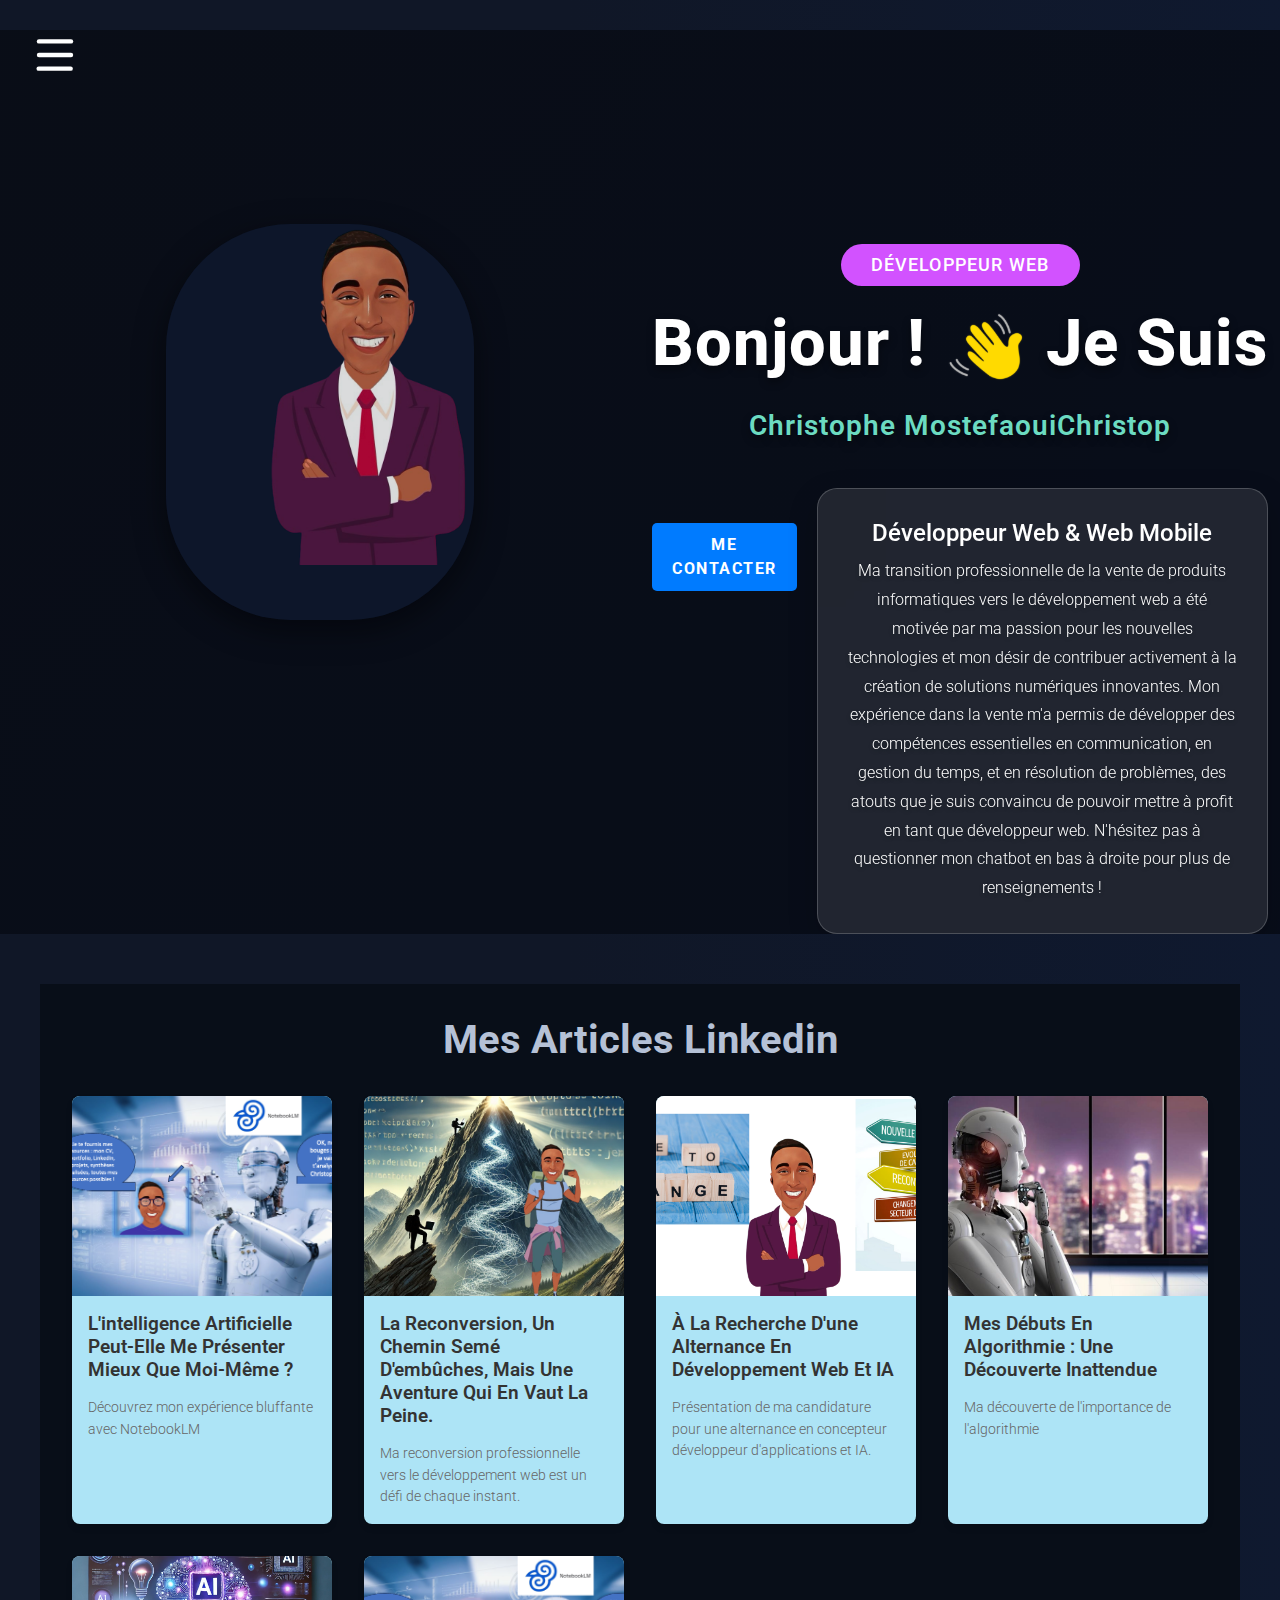
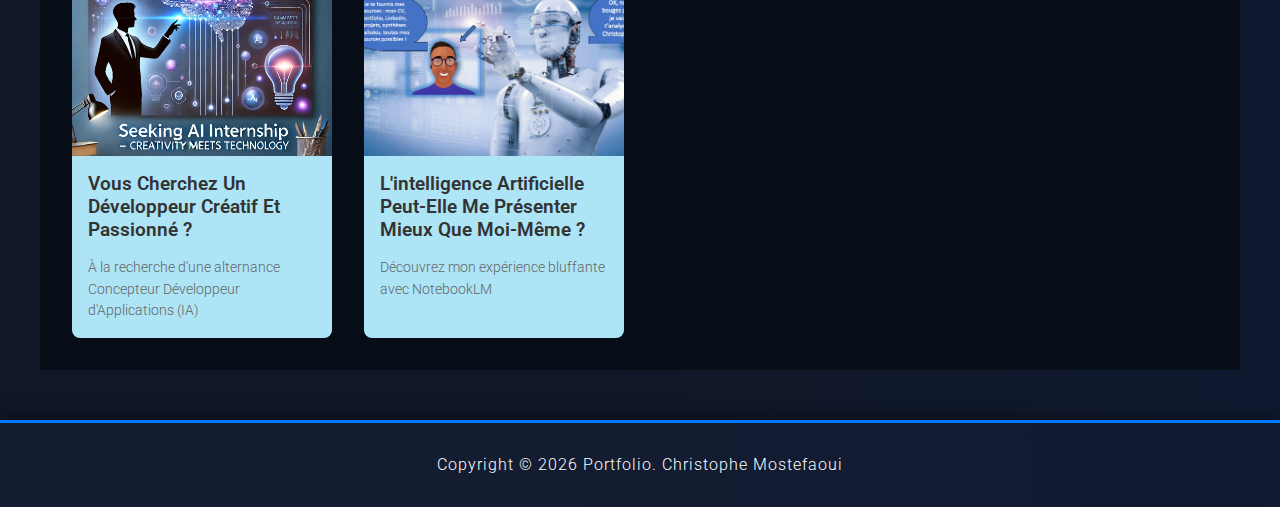
==== index.html @ 012318b4 "add linkedin article" ====
<!DOCTYPE html>
<html lang="fr">
  <head>
    <meta charset="utf-8" />
    <meta
      name="viewport"
      content="width=device-width, initial-scale=1, shrink-to-fit=no"
    />
    <link rel="stylesheet" href="assets/css/bootstrap.min.css" />
    <link rel="stylesheet" href="assets/css/swiper-bundle.css" />
    <link
      rel="shortcut icon"
      type="image/ico"
      href="assets/images/favicon.png"
    />
    <link rel="stylesheet" href="assets/css/style.css" />
    <link rel="stylesheet" href="assets/css/responsive.css" />
    <link
      href="https://fonts.googleapis.com/css2?family=Roboto:wght@400;700&display=swap"
      rel="stylesheet"
    />
    <title>Portfolio Christophe Mostefaoui</title>
    <meta
      name="description"
      content="Portfolio des projets de Christophe Mostefaoui, développeur web. Découvrez mes projets et compétences."
    />
    <meta
      name="keywords"
      content="Christophe Mostefaoui, krismos, développeur web, portfolio, projets, compétences, front-end, back-end, Symfony,"
    />
  </head>
  <body>
    <div class="cv_main_wrapper">
      <!-- Loader Start -->
      <div class="loader">
        <div class="spinner">
          <img src="assets/images/loader.gif" alt="loader" class="img-fluid" />
        </div>
      </div>
      <!-- Loader End -->
      <!-- Header Section Start -->
      <div class="cv_header_wrapper">
        <div class="cv_container container-fluid">
          <div class="row">
            <div class="col-12">
              <div class="cv_navbar">
                <a
                  href="javascript:void(0);"
                  class="cv_toggle_btn cv_toggle_btn_mobile"
                  onclick="toggleMenu()"
                >
                  <!-- SVG du menu burger -->
                  <svg
                    class="ham hamRotate ham7"
                    viewBox="0 0 100 100"
                    width="80"
                  >
                    <path
                      class="line top"
                      d="m 70,33 h -40 c 0,0 -6,1.368796 -6,8.5 0,7.131204 6,8.5013 6,8.5013 l 20,-0.0013"
                    ></path>
                    <path class="line middle" d="m 70,50 h -40"></path>
                    <path
                      class="line bottom"
                      d="m 69.575405,67.073826 h -40 c -5.592752,0 -6.873604,-9.348582 1.371031,-9.348582 8.244634,0 19.053564,21.797129 19.053564,12.274756 l 0,-40"
                    ></path>
                  </svg>
                </a>
                <!-- Navbar Start -->
                <div class="cv_header_menu">
                  <div class="cv_menus_wrapper">
                    <ul class="cv_menus">
                      <li>
                        <a class="active" href="index.html" title="Accueil"
                          >Accueil</a
                        >
                      </li>
                      <li>
                        <a href="about.html" title="À propos de moi"
                          >À propos de moi</a
                        >
                      </li>
                      <li>
                        <a href="portfolio.html" title="Mes projets"
                          >Mes projets</a
                        >
                      </li>
                      <li>
                        <a href="strength.html" title="Compétences"
                          >Compétences</a
                        >
                      </li>
                      <li>
                        <a href="contact.html" title="Contactez-moi"
                          >Contactez-moi</a
                        >
                      </li>
                      <li>
                        <a
                          href="javascript:void(0);"
                          title="L'IA parle de moi !"
                          onclick="window.open('https://www.youtube.com/watch?v=6rEa_1e7qm8&ab_channel=krismosDev', 'popup', 'width=600,height=400'); return false;"
                          style="float: right"
                        >
                          <img
                            src="assets/images/CandidatureVidéo.png"
                            alt="IA Youtube Logo"
                            class="img-fluid"
                            style="
                              width: 150px;
                              height: 60px;
                              margin-right: 15px;
                            "
                          />
                          L'IA parle de moi !
                        </a>
                      </li>
                    </ul>
                    <div class="cv_header_social">
                      <h4>Suivez-moi</h4>
                      <ul>
                        <li>
                          <a href="https://github.com/krismos64"
                            ><img
                              src="assets/images/github-logo.png"
                              alt="GitHub Logo"
                          /></a>
                          <a
                            href="https://www.linkedin.com/in/christophemostefaoui"
                            ><img
                              src="assets/images/in.svg"
                              alt="LinkedIn Logo"
                          /></a>
                        </li>
                      </ul>
                    </div>
                  </div>
                </div>
                <!-- Navbar End -->
              </div>
            </div>
          </div>
        </div>
      </div>
      <!-- Header Section End -->
      <div class="cv_banner_wrapper">
        <div class="cv_container container-fluid">
          <div class="row">
            <div class="col-xl-6">
              <div class="cv_banner_img">
                <img
                  src="assets/images/chris4.jpg"
                  alt="Christophe Mostefaoui - Développeur web"
                  class="img-fluid bnr-boy"
                />
              </div>
            </div>
            <div class="col-xl-6">
              <div class="cv_banner_text">
                <h5>Développeur web</h5>
                <h1>
                  Bonjour !
                  <span
                    ><img
                      src="assets/images/hand.svg"
                      alt="Main jaune en train de faire un salut"
                      class="img-fluid"
                  /></span>
                  Je suis
                </h1>
                <h1 class="cv_profile_name">Christophe Mostefaoui</h1>
                <div class="cv_about_btn_wrapper">
                  <div class="cv_about_btn">
                    <a href="contact.html" class="cv_btn">Me contacter</a>
                  </div>
                  <div class="cv_banner_box">
                    <h4>Développeur web & web mobile</h4>
                    <p>
                      Ma transition professionnelle de la vente de produits
                      informatiques vers le développement web a été motivée par
                      ma passion pour les nouvelles technologies et mon désir de
                      contribuer activement à la création de solutions
                      numériques innovantes. Mon expérience dans la vente m'a
                      permis de développer des compétences essentielles en
                      communication, en gestion du temps, et en résolution de
                      problèmes, des atouts que je suis convaincu de pouvoir
                      mettre à profit en tant que développeur web. N'hésitez pas
                      à questionner mon chatbot en bas à droite pour plus de
                      renseignements !
                    </p>
                  </div>
                </div>
              </div>
            </div>
          </div>
        </div>
      </div>
      <!-- cv_banner_wrapper end -->

      <section id="blog">
        <h2>Mes articles Linkedin</h2>
        <div class="blog-grid">
          <!-- Vignette 1 -->
          <article class="blog-card">
            <img
              src="/assets/images/IA-moi.png"
              alt="Christophe parlant à une IA"
              class="blog-image"
            />
            <h3>
              <a
                href="https://www.linkedin.com/pulse/lintelligence-artificielle-peut-elle-me-pr%C3%A9senter-mieux-mostefaoui-zl0yf/?trackingId=LHWgi4I%2F4KG9g52nSgjnNQ%3D%3D"
                >L'intelligence artificielle peut-elle me présenter mieux que
                moi-même ?</a
              >
            </h3>
            <p class="blog-excerpt">
              Découvrez mon expérience bluffante avec NotebookLM
            </p>
          </article>

          <!-- Vignette 2 -->
          <article class="blog-card">
            <img
              src="/assets/images/montagne.jpeg"
              alt="Christophe prêt à gravir une montagne"
              class="blog-image"
            />
            <h3>
              <a
                href="https://www.linkedin.com/pulse/la-reconversion-un-chemin-sem%C3%A9-demb%C3%BBches-mais-une-qui-mostefaoui-rxref/?trackingId=mNPM4pW%2FX%2FibzpDzlQKOyQ%3D%3D"
                >La reconversion, un chemin semé d'embûches, mais une aventure
                qui en vaut la peine.
              </a>
            </h3>
            <p class="blog-excerpt">
              Ma reconversion professionnelle vers le développement web est un
              défi de chaque instant.
            </p>
          </article>

          <!-- Vignette 3 -->
          <article class="blog-card">
            <img
              src="/assets/images/reconversion.png"
              alt="Christophe avec panneaux de direction pour sa reconversion"
              class="blog-image"
            />
            <h3>
              <a
                href="https://www.linkedin.com/pulse/%C3%A0-la-recherche-dune-alternance-en-d%C3%A9veloppement-web-et-mostefaoui-317qf/?trackingId=qYSuPsVhkaiNTgegmYw5dA%3D%3D"
                >À la recherche d'une alternance en Développement Web et IA</a
              >
            </h3>
            <p class="blog-excerpt">
              Présentation de ma candidature pour une alternance en concepteur
              développeur d'applications et IA.
            </p>
          </article>

          <!-- Vignette 4 -->
          <article class="blog-card">
            <img
              src="/assets/images/algo.png"
              alt="Image d'aperçu de l'article 4"
              class="blog-image"
            />
            <h3>
              <a
                href="https://www.linkedin.com/pulse/mes-d%C3%A9buts-en-algorithmie-une-d%C3%A9couverte-inattendue-mostefaoui-spkef/?trackingId=ILBDTo2isdyDpJsZjJMBOg%3D%3D"
                >Mes Débuts en Algorithmie : Une Découverte Inattendue
              </a>
            </h3>
            <p class="blog-excerpt">
              Ma découverte de l'importance de l'algorithmie
            </p>
          </article>

          <!-- Vignette 5 -->
          <article class="blog-card">
            <img
              src="/assets/images/alternance.webp"
              alt="Image candidat de l'article 6"
              class="blog-image"
            />
            <h3>
              <a
                href="https://www.linkedin.com/pulse/vous-cherchez-un-d%C3%A9veloppeur-cr%C3%A9atif-et-passionn%C3%A9-mostefaoui-sx3cc/?trackingId=HElDNGImRqORigdUJkXs9g%3D%3D"
                >Vous cherchez un développeur créatif et passionné ?
              </a>
            </h3>
            <p class="blog-excerpt">
              À la recherche d'une alternance Concepteur Développeur
              d'Applications (IA)
            </p>
          </article>
          <!-- Vignette 6 -->
          <article class="blog-card">
            <img
              src="/assets/images/IA-moi.png"
              alt="Christophe parlant à une IA"
              class="blog-image"
            />
            <h3>
              <a
                href="https://www.linkedin.com/pulse/lintelligence-artificielle-peut-elle-me-pr%C3%A9senter-mieux-mostefaoui-zl0yf/?trackingId=LHWgi4I%2F4KG9g52nSgjnNQ%3D%3D"
                >L'intelligence artificielle peut-elle me présenter mieux que
                moi-même ?</a
              >
            </h3>
            <p class="blog-excerpt">
              Découvrez mon expérience bluffante avec NotebookLM
            </p>
          </article>
        </div>
      </section>

      <!-- Footer Section Start -->
      <div class="cv_footer_wrapper">
        <div class="container">
          <div class="row">
            <div class="col-12">
              <div class="cv_footer_text">
                <p>
                  Copyright ©
                  <span id="copyYear"></span> Portfolio. Christophe Mostefaoui
                </p>
              </div>
            </div>
          </div>
        </div>
      </div>
      <!-- Footer Section End -->
    </div>
    <!-- Scripts -->
    <script src="assets/js/jquery.min.js"></script>
    <script src="assets/js/bootstrap.min.js"></script>
    <script src="assets/js/swiper-bundle.min.js"></script>
    <script src="assets/js/SmoothScroll.min.js"></script>
    <script src="assets/js/isotope.pkgd.min.js"></script>
    <script src="assets/js/jquery.appear.js"></script>
    <script src="assets/js/jquery.countTo.js"></script>
    <script src="assets/js/ityped.min.js"></script>
    <script src="assets/js/custom.js"></script>
    <script>
      window.embeddedChatbotConfig = {
        chatbotId: "ChVRrroBokwiXkBw4wCcr",
        domain: "www.chatbase.co",
      };
    </script>
    <script
      src="https://www.chatbase.co/embed.min.js"
      chatbotId="ChVRrroBokwiXkBw4wCcr"
      domain="www.chatbase.co"
      defer
    ></script>
  </body>
</html>
---- assets/css/style.css ----
@import url("https://fonts.googleapis.com/css2?family=Barlow:wght@300;400;500;600;700;800;900&display=swap");

:root {
  --cv-primary-color: #3eaeff;
  --cv-secoundry-color: #d252ff;
  --cv-white-color: #ffffff;
  --cv-black-color: #000707;
  --cv-transition: all 0.3s;
  --cv-box-shadow: 0 0 20px 0 rgba(62, 28, 131, 0.1);
}

html {
  scroll-behavior: smooth;
}

*,
*:before,
*:after {
  box-sizing: border-box;
  -webkit-box-sizing: border-box;
  -moz-box-sizing: border-box;
}

body {
  margin: 0;
  padding: 0;
  box-sizing: border-box;
  -webkit-font-smoothing: antialiased;
  font-family: "Roboto", sans-serif;
  font-size: 16px;
  font-weight: 300;
  color: var(--cv-white-color);
  position: relative;
}

*::-webkit-scrollbar-track {
  -webkit-box-shadow: inset 0 0 6px rgba(0, 0, 0, 0.3);
  background-color: #f5f5f5;
  border-radius: 10px;
}

*::-webkit-scrollbar {
  width: 4px;
  background-color: #f5f5f5;
}

*::-webkit-scrollbar-thumb {
  border-radius: 1rem;
  background: var(--cv-primary-color);
  min-height: 150px;
}

a,
a:hover,
a:focus,
button,
button:hover,
button:focus {
  text-decoration: none;
  -webkit-transition: var(--cv-transition);
  -moz-transition: var(--cv-transition);
  -ms-transition: var(--cv-transition);
  -o-transition: var(--cv-transition);
  transition: var(--cv-transition);
}
h1,
h2,
h3,
h4,
h5,
h6 {
  -webkit-transition: var(--cv-transition);
  -moz-transition: var(--cv-transition);
  -ms-transition: var(--cv-transition);
  -o-transition: var(--cv-transition);
  transition: var(--cv-transition);
  margin: 0;
  padding: 0;
  word-break: break-word;
  text-transform: capitalize;
}

h2 {
  font-size: 34px;
  font-weight: 700;
}

h3 {
  font-size: 26px;
  font-weight: 600;
}

h4 {
  font-size: 24px;
  font-weight: 500;
}

h5 {
  font-size: 20px;
  font-weight: 600;
}

input,
textarea,
select,
button,
label,
svg,
svg path,
svg rect,
svg polygon,
img,
a,
:after,
:before,
:hover,
:focus {
  outline: none !important;
  box-shadow: none;
  border: none;
}

input::-webkit-outer-spin-button,
input::-webkit-inner-spin-button {
  -webkit-appearance: none;
  margin: 0;
}

input[type="number"] {
  -moz-appearance: textfield;
}

ul {
  padding: 0;
  margin: 0;
  list-style-type: none;
}
p {
  margin: 0px;
  word-break: break-word;
}

.cv_main_wrapper {
  width: 100%;
  height: 100%;
  position: relative;
  background-image: linear-gradient(90deg, #131c30 6%, #101b34 100%);
  background-image: linear-gradient(90deg, #101727 44.35%, #0f192f 100.68%);
  background-repeat: no-repeat;
  background-size: cover;
}

section {
  padding: 130px 0;
}

.row {
  row-gap: 24px;
}

.cv_bottom_btn a {
  margin: 15px auto 0;
}
/********************************************************
    Loader Style
 *******************************************************/
.loader {
  position: fixed;
  top: 0;
  left: 0;
  bottom: 0;
  right: 0;
  margin: auto;
  z-index: 999999;
  display: flex;
  justify-content: center;
  align-items: center;
  background-color: #010101;
}

.loader img {
  width: 100px;
}

/********************************************************
    Button Style
 *******************************************************/
.cv_about_btn {
  text-align: center; /* Centre le bouton horizontalement */
  margin-top: 10px; /* Ajoute de l'espace au-dessus si nécessaire */
}

.cv_btn {
  display: inline-block; /* Garde le bouton dans le flux pour être centré */
}
.cv_about_btn_wrapper {
  display: flex;
  justify-content: flex-start;
  gap: 20px;
}

.cv_about_btn a.cv_btn {
  background-color: #007bff;
  color: white;
  padding: 10px 20px;
  border-radius: 5px;
  transition: background-color 0.3s ease;
}

.cv_about_btn a.cv_btn:hover {
  background-color: #0056b3;
}

/********************************************************
    Header Section Style
 *******************************************************/

.cv_header_wrapper {
  top: 0;
  left: 0;
  width: 100%;
  padding: 15px 0;
  z-index: 101;
}

.cv_navbar {
  display: flex;
  align-items: center;
  justify-content: space-between;
}

/********************************************************
    Navbar Section Style
 *******************************************************/
.cv_header_menu {
  position: fixed;
  z-index: 1000;
  width: 100%;
  height: 100%;
  left: 0;
  top: 0;
  opacity: 0;
  visibility: hidden;
  transition: all 0.4s ease;
  display: flex;
  align-items: center;
  justify-content: center;
  padding: 70px 90px 70px 165px;
  background: rgba(0, 0, 0, 0.8);
  transform: scale3d(0, 0, 0);
  backdrop-filter: blur(0);
  transform-origin: top right;
}

.menu-open .cv_header_menu {
  opacity: 1;
  visibility: visible;
  background-color: rgba(28, 28, 28, 0.8);
  backdrop-filter: blur(8.5px);
  transform: scale3d(1, 1, 1);
}

.cv_menus_wrapper {
  display: flex;
  justify-content: space-between;
  align-items: flex-start;
  gap: 30px 60px;
  width: 100%;
  max-width: 1200px;
}

.cv_menus_wrapper .cv_menus {
  list-style: none;
  padding: 0;
  margin: 0;
}

.cv_menus_wrapper .cv_menus li {
  margin-bottom: 20px;
}

.cv_menus_wrapper .cv_menus li a {
  color: var(--cv-white-color);
  font-size: 48px;
  font-weight: 700;
  position: relative;
  text-decoration: none;
  transition: color 0.3s ease;
}

.cv_menus_wrapper .cv_menus li a::before {
  content: "";
  position: absolute;
  width: 56px;
  height: 4px;
  background-color: var(--cv-primary-color);
  top: 50%;
  left: -75px;
  opacity: 0;
  visibility: hidden;
  transition: all 0.3s ease;
}

.cv_menus_wrapper .cv_menus li a:hover,
.cv_menus_wrapper .cv_menus li a.active {
  color: var(--cv-primary-color);
}

.cv_menus_wrapper .cv_menus li a:hover::before,
.cv_menus_wrapper .cv_menus li a.active::before {
  opacity: 1;
  visibility: visible;
}

@media (max-width: 991px) {
  .cv_menus_wrapper .cv_menus li a {
    font-size: 36px;
  }

  .cv_menus_wrapper .cv_menus li a::before {
    left: -50px; /* Ajustez cette valeur pour les écrans mobiles si nécessaire */
  }
}

.cv_toggle_btn_mobile {
  position: fixed;
  top: 15px;
  left: 15px;
  z-index: 1001;
  cursor: pointer;
  background: transparent; /* Ajouté pour s'assurer qu'il n'y a pas de fond */
}

.ham {
  cursor: pointer;
  -webkit-tap-highlight-color: transparent;
  transition: transform 400ms;
  -moz-user-select: none;
  -webkit-user-select: none;
  -ms-user-select: none;
  user-select: none;
}

.hamRotate.active {
  transform: rotate(45deg);
}

.line {
  fill: none;
  transition: stroke-dasharray 400ms, stroke-dashoffset 400ms;
  stroke: #fff; /* Couleur des lignes */
  stroke-width: 5.5; /* Épaisseur des lignes */
  stroke-linecap: round;
}

.ham7 .top {
  stroke-dasharray: 40 82;
}
.ham7 .middle {
  stroke-dasharray: 40 111;
}
.ham7 .bottom {
  stroke-dasharray: 40 161;
}
.ham7.active .top {
  stroke-dasharray: 17 82;
  stroke-dashoffset: -62px;
}
.ham7.active .middle {
  stroke-dashoffset: 23px;
}
.ham7.active .bottom {
  stroke-dashoffset: -83px;
}

/* Styles pour les icônes sociales */

.cv_header_social {
  position: relative;
  margin-top: 30px;
}

.cv_header_social::before {
  content: "";
  position: absolute;
  width: 3px;
  height: 166px;
  background: var(--cv-primary-color);
  left: -30px;
  top: -17px;
}

.cv_header_social h4 {
  margin-bottom: 20px;
  font-size: 24px;
  color: var(--cv-white-color);
}

.cv_header_social ul {
  display: flex;
  gap: 30px;
  padding: 0;
  list-style: none;
}

.cv_header_social ul li a img {
  width: 70px;
  height: auto;
  transition: transform 0.3s ease;
}

.cv_header_social ul li a:hover img {
  transform: rotate(360deg);
}

@media (max-width: 991px) {
  .cv_menus_wrapper {
    flex-direction: column;
    align-items: flex-start;
  }

  .cv_header_social::before {
    height: 100px; /* Ajusté pour les écrans mobiles */
    left: -20px;
  }

  .cv_header_social h4 {
    font-size: 20px; /* Ajusté pour les écrans mobiles */
  }

  .cv_header_social ul li a img {
    width: 50px; /* Ajusté pour les écrans mobiles */
  }
}
/********************************************************
    Footer Section Style
*******************************************************/

.cv_footer_wrapper {
  background: linear-gradient(
    90deg,
    #131c30 44.35%,
    #101b34 100.68%
  ); /* Dégradé de fond */
  padding: 20px 0;
  color: #ffffff;
  border-top: 3px solid #007bff;
  box-shadow: 0px -2px 15px rgba(0, 0, 0, 0.5);
  margin-top: 50px;
}

.cv_footer_text {
  text-align: center;
  font-size: 16px;
  margin: 10px 0;
  letter-spacing: 1px;
}

.cv_footer_text p {
  margin: 5px 0;
}

.cv_footer_social {
  text-align: center;
  margin-top: 15px;
}

.cv_footer_social ul {
  list-style: none;
  padding: 0;
  margin: 0;
  display: inline-flex;
}

.cv_footer_social ul li {
  margin: 0 10px;
}

.cv_footer_social ul li a img {
  width: 30px;
  transition: transform 0.3s ease, opacity 0.3s ease;
}

.cv_footer_social ul li a img:hover {
  transform: scale(1.2);
  opacity: 0.8;
}

/********************************************************
    Banner Section Style - Enhanced
********************************************************/

.cv_banner_wrapper {
  background: linear-gradient(
      135deg,
      rgba(19, 28, 48, 0.85),
      rgba(16, 27, 52, 0.85)
    ),
    url("assets/images/background.jpg") no-repeat center center; /* Image de fond subtile */
  background-size: cover;
  width: 100%;
  height: 100%;
  position: relative;
  padding-top: 139px;
  overflow: hidden;
  color: #ffffff;
  margin-bottom: 50px;
}

.cv_banner_wrapper::before {
  content: "";
  position: absolute;
  background: rgba(0, 0, 0, 0.5);
  background-repeat: no-repeat;
  background-size: cover;
  width: 100%;
  height: 100%;
  top: 0;
  left: 0;
  animation: cv_ud 2.5s infinite alternate;
  background-position: center;
}

.cv_banner_img,
.cv_banner_img img,
.cv_banner_text,
.cv_banner_box {
  position: relative;
  z-index: 1;
}

.cv_banner_img {
  position: relative;
  text-align: center;
  opacity: 0;
  width: 50%;
  margin: 0 auto;
  transform: translateY(200px);
  transition: opacity 1.5s ease, transform 1.5s ease;
}

.cv_banner_img.appear {
  opacity: 0.85;
  transform: translateY(0);
}

.cv_banner_img::before {
  max-width: 660px;
  max-height: 696px;
  border-radius: 125px;
  background-color: rgba(16, 27, 52, 0.8);
  content: "";
  position: absolute;
  width: 100%;
  height: 100%;
  left: 0;
  top: 55px;
  margin: auto;
  box-shadow: 0 10px 30px rgba(0, 0, 0, 0.5);
}
.cv_banner_text {
  margin-top: 75px;
  text-align: center;
}

.cv_banner_text h5 {
  display: inline-block;
  background-color: var(--cv-secoundry-color);
  border-radius: 51px;
  padding: 10px 30px;
  margin-bottom: 18px;
  font-size: 18px;
  font-weight: 500;
  text-transform: uppercase;
  letter-spacing: 1.2px;
}

.cv_banner_text h1 {
  font-size: 65px;
  font-weight: 800;
  line-height: 1.1;
  min-height: 77px;
  text-shadow: 0 4px 8px rgba(0, 0, 0, 0.4);
  letter-spacing: 1px;
  color: #ffffff;
}

.cv_banner_text h1 span img {
  transform-origin: 70% 70%;
  animation: wave-animation 2.5s infinite;
  max-width: 15%;
}

.cv_banner_text .cv_profile_name {
  color: #6cdbc1;
  font-size: 28px;
  font-weight: 600;
  margin-top: 20px;
}

.cv_banner_text a {
  margin: 25px 0 40px;
  position: relative;
  display: inline-block;
  padding: 12px 30px;
  background-color: #007bff;
  color: #ffffff;
  border-radius: 50px;
  text-transform: uppercase;
  font-weight: 700;
  letter-spacing: 1.5px;
  transition: background-color 0.3s ease, transform 0.3s ease;
}

.cv_banner_text a:hover {
  background-color: #0056b3;
  transform: scale(1.05);
}

.cv_banner_box {
  border-radius: 20px;
  background-color: rgba(255, 255, 255, 0.1);
  border: 1px solid rgba(255, 255, 255, 0.2);
  padding: 30px;
  backdrop-filter: blur(10px);
  box-shadow: 0 10px 30px rgba(0, 0, 0, 0.2);
  color: #ffffff;
  transition: transform 2.9s ease, background-color 1.3s ease,
    box-shadow 0.3s ease;
  opacity: 0;
  transform: translateY(50px);
}

.cv_banner_box p {
  margin-top: 10px;
  font-size: 16px;
  line-height: 1.8;
  text-shadow: 0 2px 4px rgba(0, 0, 0, 0.3);
}

/* Animation au survol */
.cv_banner_box:hover {
  transform: translateY(-10px);
  background-color: rgba(255, 255, 255, 0.2);
  box-shadow: 0 15px 35px rgba(0, 0, 0, 0.3);
}

/* Animation à l'apparition lors du scroll */
.cv_banner_box.appear {
  opacity: 1;
  transform: translateY(0);
}
/* ---------------------------------------------
2. About Page
-------------------------------------------- */

/********************************************************
    About Section Style
*******************************************************/

.cv_about_wrapper {
  padding: 120px 0 90px;
  background-repeat: no-repeat;
  background-position: center;
  background-size: cover;
  position: relative;
  overflow: hidden;
}

.cv_about_wrapper::before {
  content: "";
  position: absolute;
  background-repeat: no-repeat;
  background-size: auto;
  width: 100%;
  height: 100%;
  top: 125px;
  left: 50px;
  animation: cv_ud 2.5s infinite alternate;
}

.cv_about_wrapper::after {
  content: "";
  position: absolute;
  max-width: 1459px;
  height: 2px;
  background-image: linear-gradient(
    90deg,
    rgba(217, 217, 217, 0) 0%,
    rgba(217, 217, 217, 0.9999999999999999) 48%,
    rgba(217, 217, 217, 0) 100%
  );
  width: 100%;
  bottom: 0;
  opacity: 0.2;
  left: 50%;
  transform: translateX(-50%);
}

.cv_about_content {
  max-width: 1430px;
  margin: auto;
  display: flex;
  align-items: center;
  position: relative;
}

.cv_about_img {
  position: relative;
}

.cv_about_img .cv_about_exp {
  position: absolute;
  border-radius: 10px;
  background-color: #ad00ff;
  display: flex;
  padding: 10px 30px;
  align-items: center;
  max-width: 221px;
  gap: 7px;
  top: 140px;
  left: -55px;
}

.cv_about_img .cv_about_rating {
  position: absolute;
  border-radius: 10px;
  background-color: #ff7a00;
  padding: 14px 32px;
  max-width: 221px;
  right: -50px;
  bottom: 157px;
  z-index: 1;
}

.cv_about_img .cv_about_rating span {
  display: flex;
  align-items: center;
  gap: 10px;
  line-height: normal;
}

.cv_about_img .cv_about_rating span h6 {
  font-size: 18px;
  font-weight: 600;
}

.cv_about_img .cv_about_rating p {
  font-size: 16px;
  font-weight: 600;
}

.cv_about_img .cv_about_exp h2 {
  font-size: 44px;
  word-break: keep-all;
}

.cv_about_img .cv_about_exp p {
  font-weight: 600;
  line-height: 1.2;
}
.cv_about_img img {
  width: 90%;
  max-width: 400px;
  height: auto;
  display: block;
  margin: 0 auto;
}

.cv_about_info {
  max-width: 934px;
  margin-top: 45px;
}

.cv_about_box {
  border-radius: 0 10px 10px 0;
  background-color: rgb(255 255 255 / 9%);
  border: 1px solid rgb(255 255 255 / 21%);
  backdrop-filter: blur(6px);
  padding: 40px 90px;
  margin: 20px 0 23px;
}

.cv_about_box p {
  margin-top: 15px;
}

.cv_about_info h2 {
  margin-left: 175px;
  position: relative;
  display: inline-block;
}

.cv_about_info h2::before {
  position: absolute;
  content: "";
  width: 62px;
  height: 3px;
  background-color: var(--cv-primary-color);
  top: 50%;
  left: -83px;
}

.cv_about_info .cv_about_btn {
  display: flex;
  gap: 20px;
  padding-left: 90px;
}

.cv_about_info .cv_about_btn a:first-child {
  min-width: 185px;
  background-color: #ff4343;
}

.cv_about_info .cv_about_btn a:first-child:hover {
  background-color: transparent;
  color: #ff4343;
  border: 1px solid #ff4343;
}

.cv_about_img {
  opacity: 0;
  transform: translateY(100px);
  transition: opacity 2.5s ease, transform 2.5s ease;
}

.cv_about_img.appear {
  opacity: 1;
  transform: translateY(0);
}

.cv_about_box {
  opacity: 0;
  transform: translateY(50px);
  transition: opacity 2.5s ease, transform 2.5s ease;
}

.cv_about_box.appear {
  opacity: 1;
  transform: translateY(0);
}
/********************************************************
    Education Section Style
*******************************************************/

.cv_education_wrapper {
  position: relative;
  padding-bottom: 80px;
}

.cv_education_wrapper::after {
  content: "";
  position: absolute;
  max-width: 1459px;
  height: 2px;
  background-image: linear-gradient(
    90deg,
    rgba(217, 217, 217, 0) 0%,
    rgba(217, 217, 217, 0.9999999999999999) 48%,
    rgba(217, 217, 217, 0) 100%
  );
  width: 100%;
  bottom: 0;
  opacity: 0.2;
  left: 50%;
  transform: translateX(-50%);
}

.cv_edu_heading h2 {
  margin-left: 85px;
  position: relative;
  display: inline-block;
}

.cv_edu_heading h2::before {
  position: absolute;
  content: "";
  width: 62px;
  height: 3px;
  background-color: var(--cv-primary-color);
  top: 50%;
  left: -83px;
}

.cv_edu_heading p {
  margin-top: 30px;
  max-width: 405px;
}

.cv_edu_info {
  display: flex;
  align-items: center;
  justify-content: center;
  flex-wrap: wrap;
  position: relative;
}

.cv_edu_info::before {
  content: "";
  position: absolute;
  max-width: 991px;
  height: 1px;
  background-image: linear-gradient(
    90deg,
    rgba(217, 217, 217, 0) 0%,
    #d9d9d9 48.44%,
    rgba(217, 217, 217, 0) 100%
  );
  width: 100%;
  top: 50%;
  opacity: 0.2;
  left: 50%;
  transform: translateX(-50%);
  z-index: 1;
}

.cv_edu_info::after {
  content: "";
  position: absolute;
  max-width: 478px;
  height: 1px;
  background-image: linear-gradient(
    90deg,
    rgba(217, 217, 217, 0) 0%,
    #d9d9d9 48.44%,
    rgba(217, 217, 217, 0) 100%
  );
  width: 100%;
  top: 50%;
  opacity: 0.2;
  left: 50%;
  transform: translateX(-50%) rotate(90deg);
  z-index: 1;
}

.cv_edu_box {
  max-width: 480px;
  background: transparent;
  border: 1px solid transparent;
  backdrop-filter: blur(3.5px);
  padding: 5px 35px 45px;
  transition: all 0.5s;
  cursor: pointer;
  position: relative;
  overflow: hidden;
}

.cv_edu_box.box-1 {
  border-radius: 11px 11px 0 11px;
}

.cv_edu_box.box-2 {
  border-radius: 11px 11px 11px 0;
}

.cv_edu_box.box-3 {
  border-radius: 11px 0 11px 11px;
}

.cv_edu_box.box-4 {
  border-radius: 0 11px 11px 11px;
}

.cv_edu_box:hover {
  border: 1px solid rgba(255, 255, 255, 10%);
}

.cv_edu_box::before {
  background: linear-gradient(
    180deg,
    rgba(62, 174, 255, 0.19) 0%,
    rgba(62, 174, 255, 0.03) 95.42%
  );
  content: "";
  width: 100%;
  position: absolute;
  height: 100%;
  left: 0;
  top: 0;
  z-index: -1;
  transform: scale(0);
  transition: all 0.5s;
  transform-origin: top left;
}

.cv_edu_box:hover::before {
  transform: scale(1);
}

.cv_edu_title {
  display: flex;
  align-items: baseline;
  justify-content: space-between;
  flex-wrap: wrap;
  gap: 0 20px;
}

.cv_edu_title h1 {
  color: rgb(255 255 255 / 10%);
  font-size: 50px;
  font-weight: 600;
}

.cv_edu_detail span {
  color: var(--cv-primary-color);
  font-size: 16px;
  font-weight: 500;
}

.cv_edu_detail p {
  margin-top: 5px;
}

/********************************************************
    Experience Section Style
*******************************************************/

.cv_experience_wrapper {
  background-repeat: no-repeat;
  background-position: center;
  background-size: cover;
  position: relative;
  overflow: hidden;
}

.cv_experience_wrapper::before {
  content: "";
  position: absolute;
  background-repeat: no-repeat;
  background-size: auto;
  width: 100%;
  height: 100%;
  top: 30px;
  left: 0;
  animation: cv_ud 2.5s infinite alternate;
}

.cv_experience_wrapper::after {
  content: "";
  position: absolute;
  max-width: 1459px;
  height: 2px;
  background-image: linear-gradient(
    90deg,
    rgba(217, 217, 217, 0) 0%,
    rgba(217, 217, 217, 0.9999999999999999) 48%,
    rgba(217, 217, 217, 0) 100%
  );
  width: 100%;
  bottom: 0;
  opacity: 0.2;
  left: 50%;
  transform: translateX(-50%);
}

.cv_exp_box {
  position: relative;
  display: flex;
  align-items: center;
  background: linear-gradient(
    180deg,
    rgba(255, 255, 255, 0.09) 0%,
    rgba(255, 255, 255, 0.03) 95.42%
  );
  border: 1px solid transparent;
  backdrop-filter: blur(3.5px);
  border-radius: 10px;
  padding: 30px 40px;
  margin-bottom: 30px;
  transition: all 0.5s;
  cursor: pointer;
  gap: 20px;
}

.cv_exp_box:last-child {
  margin-bottom: auto;
}

.cv_exp_box:hover {
  border: 1px solid rgba(255, 255, 255, 10%);
}

.cv_exp_box::before {
  background: linear-gradient(
    180deg,
    rgba(62, 174, 255, 0.19) 0%,
    rgba(62, 174, 255, 0.03) 95.42%
  );
  content: "";
  width: 100%;
  position: absolute;
  height: 100%;
  left: 0;
  top: 0;
  z-index: -1;
  transform: scale(0);
  transition: all 0.5s;
  transform-origin: top left;
}

.cv_exp_box:hover::before {
  transform: scale(1);
}

.cv_exp_box .cv_exp_com {
  display: flex;
  align-items: center;
  gap: 10px 20px;
  width: 100%;
  justify-content: space-between;
  flex-wrap: wrap;
}

.cv_exp_box .cv_exp_com span {
  display: flex;
  align-items: center;
  gap: 0 20px;
  flex-wrap: wrap;
}

.cv_exp_box h2 {
  font-size: 40px;
  font-weight: 600;
  padding-right: 40px;
  position: relative;
  word-break: keep-all;
}

.cv_exp_box h2::before {
  content: "";
  position: absolute;
  width: 100px;
  height: 1px;
  background: linear-gradient(
    90deg,
    rgba(255, 255, 255, 0) 0%,
    #fff 50.52%,
    rgba(255, 255, 255, 0) 100%
  );
  z-index: 1;
  transform: rotate(90deg);
  top: 50%;
  left: 15px;
}

.cv_exp_box .cv_exp_com h4 {
  line-height: normal;
  color: var(--cv-primary-color);
}

.cv_exp_info {
  display: flex;
  justify-content: flex-end;
  position: relative;
}

.cv_exp_heading h2 {
  margin-left: 85px;
  position: relative;
  display: inline-block;
}

.cv_exp_heading h2::before {
  position: absolute;
  content: "";
  width: 62px;
  height: 3px;
  background-color: var(--cv-primary-color);
  top: 50%;
  left: -83px;
}

.cv_exp_heading p {
  margin-top: 30px;
  max-width: 405px;
}

.cv_exp_heading ul {
  display: inline-flex;
  gap: 15px 20px;
  margin-top: 30px;
  flex-wrap: wrap;
}

.cv_exp_heading ul li a img {
  transition: var(--cv-transition);
}

.cv_exp_heading ul li a:hover img {
  transform: rotate(360deg);
}

/* ---------------------------------------------
3. Portfolio Page
--------------------------------------------- */

/********************************************************
    Portfolio Section Style
*******************************************************/
.custom-dropdown .dropdown-toggle {
  background-color: #3498db; /* Couleur de fond du bouton */
  color: #fff; /* Couleur du texte */
  border: none;
  padding: 10px 20px;
  border-radius: 5px;
  transition: background-color 0.3s ease;
}

.custom-dropdown .dropdown-toggle:hover {
  background-color: #1d6fa5; /* Couleur au survol */
}

.custom-dropdown .dropdown-menu {
  background-color: #f7f9fc; /* Couleur de fond du menu */
  border-radius: 8px;
  box-shadow: 0px 4px 8px rgba(0, 0, 0, 0.1);
  opacity: 0;
  transform: translateY(-10px);
  transition: all 0.3s ease;
  display: block; /* Afficher le menu pour appliquer l'animation */
  visibility: hidden;
}

.custom-dropdown .dropdown-menu.show {
  opacity: 1;
  transform: translateY(0);
  visibility: visible;
}

.custom-dropdown .dropdown-item {
  color: #3498db; /* Couleur du texte des items */
  padding: 10px 15px;
  transition: background-color 0.2s ease, color 0.2s ease;
}

.custom-dropdown .dropdown-item:hover {
  background-color: #e0f3ff; /* Couleur au survol */
  color: #1d6fa5;
}
.cv_portfolio_wrapper {
  position: relative;
  padding: 120px 0 90px;
  background-repeat: no-repeat;
  background-position: center;
  background-size: cover;
  overflow: hidden;
}

.cv_portfolio_wrapper::after {
  content: "";
  position: absolute;
  max-width: 1459px;
  height: 2px;
  background-image: linear-gradient(
    90deg,
    rgba(217, 217, 217, 0) 0%,
    rgba(217, 217, 217, 0.9999999999999999) 48%,
    rgba(217, 217, 217, 0) 100%
  );
  width: 100%;
  bottom: 0;
  opacity: 0.2;
  left: 50%;
  transform: translateX(-50%);
}

.cv_port_tab {
  display: flex;
  border-radius: 30px;
  border: 1px solid rgb(255 255 255 / 10%);
  max-width: 615px;
  margin: 0 auto 35px;
  justify-content: space-around;
  min-height: 50px;
  align-items: center;
}

.cv_port_tab li a {
  color: var(--cv-white-color);
  border-radius: 30px;
  background: transparent;
  padding: 10px 30px;
  min-height: 40px;
  min-width: 83px;
  display: flex;
  justify-content: center;
  align-items: center;
}

.cv_port_tab li a.active {
  background-color: var(--cv-primary-color);
}

.cv_tab_pane {
  display: none;
}

.cv_gallery_wrapper {
  display: flex;
  gap: 30px;
  flex-wrap: wrap;
  justify-content: center;
}

.cv_gallery_item {
  flex: 1 1 calc(33.333% - 30px); /* Ajuste la taille des items */
  margin-bottom: 30px;
  overflow: hidden;
  position: relative;
  display: flex;
  flex-direction: column;
  justify-content: flex-start;
  align-items: center;
  background-color: rgba(255, 255, 255, 0.1); /* Fond semi-transparent */
  backdrop-filter: blur(10px); /* Ajoute un effet de flou */
  border-radius: 10px;
  box-shadow: 0 4px 12px rgba(0, 0, 0, 0.5); /* Ombres douces */
  transition: transform 1.3s ease, background-color 0.3s ease, opacity 0.3s ease;
  opacity: 0; /* Préparation à l'animation */
  transform: translateY(30px); /* Légère translation vers le bas */
  animation: fadeInUp 1.5s forwards ease-in-out; /* Animation d'apparition */
}

@keyframes fadeInUp {
  0% {
    opacity: 0;
    transform: translateY(100px); /* Départ décalé vers le bas */
  }
  100% {
    opacity: 1;
    transform: translateY(0); /* Arrivée à la position normale */
  }
}

.cv_gallery_item:hover {
  transform: scale(1.05); /* Effet d'agrandissement au survol */
  background-color: rgba(
    255,
    255,
    255,
    0.2
  ); /* Fond légèrement plus visible au survol */
}

.cv_gallery_item img {
  width: 100%;
  max-width: 100%;
  max-height: 200px; /* Hauteur maximale des images */
  object-fit: cover;
  border-radius: 10px 10px 0 0; /* Coins arrondis pour l'image */
}

.cv_gallery_hover {
  position: absolute;
  top: 0;
  left: 0;
  width: 100%;
  height: 100%;
  background: rgba(0, 0, 0, 0.7); /* Fond sombre au survol */
  color: #fff;
  text-align: center;
  opacity: 0;
  transition: opacity 0.3s ease;
  display: flex;
  justify-content: center;
  align-items: center;
  padding: 15px;
}

.cv_gallery_item:hover .cv_gallery_hover {
  opacity: 1; /* Affiche l'overlay au survol */
}

.cv_gallery_hover p,
.cv_gallery_hover h4 {
  margin: 0;
  padding: 10px;
  color: #fff;
}
.cv_gallery_text {
  max-height: 120px; /* Limite la hauteur de la boîte de texte */
  overflow-y: auto; /* Cache le texte qui dépasse */
  position: relative; /* Positionnement pour la flèche de scroll */
  padding-right: 15px;
  scrollbar-width: thin;
}

/* Flèche de scroll */
.cv_scroll_arrow {
  position: absolute;
  bottom: 10;
  right: 10px; /* Légèrement à droite pour éviter la scrollbar */
  width: 30px;
  height: 30px;
  background-color: rgba(0, 0, 0, 0.5);
  color: white;
  text-align: center;
  line-height: 30px;
  cursor: pointer;
  display: none; /* Masque la flèche par défaut */
  z-index: 1;
  border-radius: 50%;
}

/* Afficher la flèche si le texte dépasse */
.cv_gallery_text.scrollable .cv_scroll_arrow {
  display: block; /* Affiche la flèche si nécessaire */
}

/* Défilement personnalisé */
.cv_gallery_text.scrollable {
  overflow-y: auto;
  padding-right: 15px;
  scrollbar-width: thin;
}

.cv_gallery_text::-webkit-scrollbar {
  width: 8px; /* Largeur de la scrollbar pour Chrome/Safari */
}

.cv_gallery_text::-webkit-scrollbar-thumb {
  background-color: rgba(0, 0, 0, 0.5); /* Couleur de la barre de défilement */
  border-radius: 10px;
}

/* Adaptation pour mobile */
@media screen and (max-width: 576px) {
  .cv_gallery_text {
    max-height: 100px; /* Limite plus basse pour mobile */
    overflow-y: auto; /* Assure l'activation de la scrollbar */
  }
}

/* ---------------------------------------------
4. Portfolio Page
--------------------------------------------- */

/********************************************************
    Do Section Style
*******************************************************/

.cv_do_wrapper {
  position: relative;
  padding: 120px 0 90px;
  background-repeat: no-repeat;
  background-position: center;
  background-size: cover;
  overflow: hidden;
}

.cv_do_wrapper::after {
  content: "";
  position: absolute;
  max-width: 1459px;
  height: 2px;
  width: 100%;
  bottom: 0;
  opacity: 0.2;
  left: 50%;
  transform: translateX(-50%);
}

.cv_do_heading h2 {
  margin-left: 85px;
  position: relative;
  display: inline-block;
}

.cv_do_heading h2::before {
  position: absolute;
  content: "";
  width: 62px;
  height: 3px;
  background-color: var(--cv-primary-color);
  top: 50%;
  left: -83px;
}

.cv_do_heading p {
  margin: 30px 0 20px;
  max-width: 405px;
}

.cv_do_box {
  position: relative;
  border-radius: 10px;
  background: linear-gradient(
    180deg,
    rgba(255, 255, 255, 0.14) 0%,
    rgba(255, 255, 255, 0.03) 95.42%
  );
  border: 1px solid transparent;
  backdrop-filter: blur(3.5px);
  padding: 30px 65px;
  transition: all 0.5s;
  cursor: pointer;
  text-align: center;
  overflow: hidden;
}

.cv_do_box:hover {
  border: 1px solid rgba(255, 255, 255, 10%);
}

.cv_do_box::before {
  background: linear-gradient(
    180deg,
    rgba(62, 174, 255, 0.19) 0%,
    rgba(62, 174, 255, 0.03) 95.42%
  );
  content: "";
  width: 100%;
  position: absolute;
  height: 100%;
  left: 0;
  top: 0;
  z-index: -1;
  transform: scale(0);
  transition: all 0.5s;
  transform-origin: top left;
}

.cv_do_box:hover::before {
  transform: scale(1);
}
.cv_do_text h4 {
  margin-bottom: 15px;
}

/********************************************************
    Award Section Style
*******************************************************/

.cv_award_wrapper {
  position: relative;
  background-repeat: no-repeat;
  background-position: center;
  background-size: cover;
  overflow: hidden;
}

.cv_award_wrapper::before {
  content: "";
  position: absolute;
  background-image: url(https://via.placeholder.com/1835x340);
  background-repeat: no-repeat;
  background-size: auto;
  width: 100%;
  height: 100%;
  top: 0;
  left: 0;
  animation: cv_ud 2.5s infinite alternate;
  background-position: center;
}

.cv_award_wrapper::after {
  content: "";
  position: absolute;
  max-width: 1459px;
  height: 2px;
  background-image: linear-gradient(
    90deg,
    rgba(217, 217, 217, 0) 0%,
    rgba(217, 217, 217, 0.9999999999999999) 48%,
    rgba(217, 217, 217, 0) 100%
  );
  width: 100%;
  bottom: 0;
  opacity: 0.2;
  left: 50%;
  transform: translateX(-50%);
}

.cv_award_box {
  text-align: center;
  backdrop-filter: blur(3.5px);
  max-width: 272px;
  margin: auto;
  padding: 25px;
  background-image: url(../images/counter_bg.png);
  background-size: contain;
  background-repeat: no-repeat;
  cursor: pointer;
}

.cv_award_icon img {
  transition: all 0.5s;
}

.cv_award_box:hover .cv_award_icon img {
  transform: rotate(360deg);
}

.cv_award_text h1 {
  color: var(--cv-primary-color);
  font-size: 50px;
  font-weight: 700;
}

/********************************************************
    Skill Section Style
*******************************************************/
.cv_skill_wrapper {
  position: relative;
  overflow: hidden;
}

.cv_skill_wrapper::after {
  content: "";
  position: absolute;
  max-width: 1459px;
  height: 2px;
  background-image: linear-gradient(
    90deg,
    rgba(217, 217, 217, 0) 0%,
    rgba(217, 217, 217, 0.9999999999999999) 48%,
    rgba(217, 217, 217, 0) 100%
  );
  width: 100%;
  bottom: 0;
  opacity: 0.2;
  left: 50%;
  transform: translateX(-50%);
}

.cv_skill_box {
  position: relative;
  border-radius: 10px;
  border: 1px solid rgba(255, 255, 255, 10%);
  backdrop-filter: blur(3.5px);
  display: flex;
  padding: 13px;
  gap: 20px;
  align-items: center;
  transition: all 0.5s;
  overflow: hidden;
  opacity: 0;
  transform: translateY(300px);
  transition: transform 1.7s ease-out, opacity 0.7s ease-out;
}
.cv_skill_box.appear {
  opacity: 1;
  transform: translateY(0);
}

@keyframes fadeInUp {
  from {
    opacity: 0;
    transform: translateY(30px);
  }
  to {
    opacity: 1;
    transform: translateY(0);
  }
}

.cv_skill_box::before {
  background: linear-gradient(
    180deg,
    rgba(62, 174, 255, 0.19) 0%,
    rgba(62, 174, 255, 0.03) 95.42%
  );
  content: "";
  width: 100%;
  position: absolute;
  height: 100%;
  left: 0;
  top: 0;
  z-index: -1;
  transform: scale(0);
  transition: all 0.5s;
  transform-origin: top left;
}

.cv_skill_box:hover::before {
  transform: scale(1);
}

.cv_skill_progress {
  width: 100%;
}

.cv_skill_text {
  display: flex;
  align-items: center;
  justify-content: space-between;
  margin-bottom: 18px;
}

.cv_skill_text p {
  text-align: center;
  font-size: 18px;
  font-weight: 600;
  border-radius: 30px;
  border: 1px solid rgb(255 255 255 / 10%);
  padding: 0px 19px;
}

.cv_skill_bar .progress {
  height: 3px;
  background: rgb(255 255 255 / 10%);
}

.cv_skill_bar .progress .progress-bar {
  background: var(--cv-primary-color);
}
.cv_skill_icon img {
  width: 80px; /* Définit la largeur de l'icône */
  height: 80px; /* Définit la hauteur de l'icône */
  object-fit: contain; /* Conserve le ratio de l'image */
  margin: 0 auto; /* Centre l'image dans son conteneur */
  display: block;
}

/********************************************************
    Project Section Style
*******************************************************/

.cv_project_wrapper {
  position: relative;
  background-repeat: no-repeat;
  background-position: center;
  background-size: cover;
  overflow: hidden;
}

.cv_project_wrapper::before {
  content: "";
  position: absolute;
  background-repeat: no-repeat;
  background-size: auto;
  width: 100%;
  height: 100%;
  top: 0;
  left: 0;
  animation: cv_ud 2.5s infinite alternate;
  background-position: center;
}

.cv_project_wrapper::after {
  content: "";
  position: absolute;
  max-width: 1459px;
  height: 2px;
  background-image: linear-gradient(
    90deg,
    rgba(217, 217, 217, 0) 0%,
    rgba(217, 217, 217, 0.9999999999999999) 48%,
    rgba(217, 217, 217, 0) 100%
  );
  width: 100%;
  bottom: 0;
  opacity: 0.2;
  left: 50%;
  transform: translateX(-50%);
}

.cv_sec_heading {
  text-align: center;
  margin-bottom: 25px;
  position: relative;
}

.cv_sec_heading h2 {
  position: relative;
  display: inline-block;
}

.cv_sec_heading h2::before {
  position: absolute;
  content: "";
  width: 62px;
  height: 3px;
  background-color: var(--cv-primary-color);
  top: 50%;
  left: -83px;
}

.cv_sec_heading p {
  margin: 30px auto 0;
  max-width: 405px;
}

.cv_project_content {
  display: flex;
  gap: 30px;
  justify-content: center;
  align-items: center;
  flex-wrap: wrap;
}

.cv_project_box {
  max-width: 370px;
  cursor: pointer;
}

.cv_project_img {
  text-align: center;
  margin-bottom: -70px;
  z-index: 1;
  position: relative;
  transition: var(--cv-transition);
  transform: translateY(0);
}

.cv_project_img img {
  border-radius: 10px;
}

.cv_project_text {
  backdrop-filter: blur(3.5px);
  padding: 84px 35px 17px;
  background-image: url(../images/proj_box_bg.webp);
  background-repeat: no-repeat;
  background-position: bottom;
  border-radius: 10px;
  overflow: hidden;
}

.cv_project_text {
  position: relative;
  backdrop-filter: blur(3.5px);
  padding: 82px 34px 16px;
  border-radius: 10px;
  background: linear-gradient(
    180deg,
    rgba(255, 255, 255, 0.14) 0%,
    rgba(255, 255, 255, 0.03) 95.42%
  );
  border: 1px solid rgba(255, 255, 255, 10%);
}

.cv_project_text::before {
  background: linear-gradient(
    180deg,
    rgba(62, 174, 255, 0.19) 0%,
    rgba(62, 174, 255, 0.03) 95.42%
  );
  content: "";
  width: 100%;
  position: absolute;
  height: 100%;
  left: 0;
  top: 0;
  z-index: -1;
  transform: scale(0);
  transition: all 0.5s;
  transform-origin: top left;
}

.cv_project_box:hover .cv_project_text::before {
  transform: scale(1);
}

.cv_project_heading {
  display: flex;
  align-items: center;
  font-size: 14px;
  font-style: normal;
  font-weight: 400;
  justify-content: space-between;
  padding: 0 0 5px;
}

.cv_project_heading p {
  color: var(--cv-primary-color);
}

.cv_project_heading span {
  display: flex;
  gap: 5px;
  align-items: center;
}

.cv_project_title p {
  font-size: 16px;
  font-weight: 500;
}

/********************************************************
    Client Section Style
*******************************************************/
.cv_client_heading h2 {
  margin-left: 85px;
  position: relative;
  display: inline-block;
}

.cv_client_heading h2::before {
  position: absolute;
  content: "";
  width: 62px;
  height: 3px;
  background-color: var(--cv-primary-color);
  top: 50%;
  left: -83px;
}

.cv_client_heading p {
  margin-top: 30px;
  max-width: 405px;
}
/* ---------------------------------------------
5. Contact Page
--------------------------------------------- */
/********************************************************
    Address Section Style
*******************************************************/
.cv_address_box {
  position: relative;
  padding: 30px;
  display: flex;
  align-items: center;
  gap: 20px;
  margin: auto;
  background: linear-gradient(
    180deg,
    rgba(255, 255, 255, 0.09) 0%,
    rgba(255, 255, 255, 0.03) 95.42%
  );
  border: 1px solid transparent;
  backdrop-filter: blur(3.5px);
  border-radius: 10px;
  transition: all 0.5s;
  overflow: hidden;
  cursor: pointer;
}

.cv_address_box:hover {
  border: 1px solid rgba(255, 255, 255, 10%);
}

.cv_address_box::before {
  background: linear-gradient(
    180deg,
    rgba(62, 174, 255, 0.19) 0%,
    rgba(62, 174, 255, 0.03) 95.42%
  );
  content: "";
  width: 100%;
  position: absolute;
  height: 100%;
  left: 0;
  top: 0;
  z-index: -1;
  transform: scale(0);
  transition: all 0.5s;
  transform-origin: top left;
}

.cv_address_box:hover::before {
  transform: scale(1);
}

.cv_address_text h5 {
  margin-bottom: 5px;
}

.cv_address_text a {
  position: relative;
  display: block;
  font-size: 18px;
  font-weight: 400;
  color: var(--cv-white-color);
}

/********************************************************
    Form Section Style
*******************************************************/

.cv_form_wrapper {
  position: relative;
  overflow: hidden;
}

.cv_form_wrapper::after {
  content: "";
  position: absolute;
  max-width: 1459px;
  height: 2px;
  background-image: linear-gradient(
    90deg,
    rgba(217, 217, 217, 0) 0%,
    rgba(217, 217, 217, 0.9999999999999999) 48%,
    rgba(217, 217, 217, 0) 100%
  );
  width: 100%;
  bottom: 0;
  opacity: 0.2;
  left: 50%;
  transform: translateX(-50%);
}

.cv_contact_form input {
  width: 100%;
  margin-bottom: 30px;
  border: 1px solid rgb(255 255 255 / 10%);
  background: transparent;
  min-height: 50px;
  padding: 0 20px;
  border-radius: 5px;
  color: var(--cv-white-color);
}

.cv_contact_form input:focus,
.cv_contact_form textarea:focus {
  border: 1px solid rgb(62 174 255 / 20%);
}

.cv_contact_form input:last-child {
  margin-bottom: 0;
}

.cv_contact_form textarea {
  border: 1px solid rgb(255 255 255 / 10%);
  width: 100%;
  background: transparent;
  resize: none;
  padding: 10px 20px;
  border-radius: 5px;
  min-height: 210px;
  color: var(--cv-white-color);
}

.cv_contact_btn {
  display: flex;
  justify-content: flex-end;
}
.cv_gallery_item {
  margin-bottom: 20px;
}

.cv_gallery_img {
  position: relative;
  overflow: hidden;
}

.cv_gallery_hover {
  position: absolute;
  top: 0;
  left: 0;
  width: 100%;
  height: 100%;
  background: rgba(0, 0, 0, 0.7);
  color: #fff;
  text-align: center;
  opacity: 0;
  transition: opacity 0.3s ease;
}

.cv_gallery_img:hover .cv_gallery_hover {
  opacity: 1;
}

.cv_gallery_hover p,
.cv_gallery_hover h4 {
  margin: 0;
  padding: 10px;
}

.cv_gallery_item img {
  width: 100%;
  height: auto;
  display: block;
}
/* Styles pour les titres et les paragraphes sous les images */
.cv_gallery_text {
  text-align: center;
  margin-top: 15px;
}

.cv_gallery_text h4 {
  font-size: 1.25rem;
  font-weight: 700;
  margin-bottom: 10px;
}

.cv_gallery_text p {
  font-size: 1rem;
  font-weight: 300;
  color: #6c757d;
  margin-bottom: 0;
}

/* Forcer les conteneurs des images à avoir la même taille */
.cv_gallery_item {
  position: relative;
  overflow: hidden;
  height: 350px; /* Ajustez la hauteur selon vos besoins */
  margin-bottom: 20px;
  display: flex;
  flex-direction: column;
}
/* Style général de la section blog */
#blog {
  max-width: 1200px;
  margin: 0 auto;
  padding: 2rem;
  background-color: rgb(8, 14, 24);
}

#blog h2 {
  text-align: center;
  margin-bottom: 2rem;
  font-size: 2.5rem;
  color: #b5c1d6;
}

/* Grille pour les vignettes de blog */
.blog-grid {
  display: grid;
  grid-template-columns: repeat(auto-fit, minmax(250px, 1fr));
  gap: 2rem;
}

/* Style des vignettes */
.blog-card {
  background: #ade4f6;
  border-radius: 8px;
  box-shadow: 0 4px 6px rgba(0, 0, 0, 0.1);
  overflow: hidden;
  transition: transform 0.3s ease;
}

.blog-card:hover {
  transform: translateY(-5px);
}

/* Style des images */
.blog-image {
  width: 100%;
  height: 200px;
  object-fit: cover;
}

/* Style des titres */
.blog-card h3 {
  font-size: 1.2rem;
  margin: 1rem;
}

.blog-card h3 a {
  color: #333;
  text-decoration: none;
}

.blog-card h3 a:hover {
  color: #0077b5; /* Couleur LinkedIn */
}

/* Style des extraits */
.blog-excerpt {
  font-size: 0.9rem;
  color: #666;
  margin: 0 1rem 1rem;
  line-height: 1.5;
}

/* Media queries pour la responsivité */
@media (max-width: 768px) {
  .blog-grid {
    grid-template-columns: repeat(auto-fit, minmax(200px, 1fr));
  }
}

@media (max-width: 480px) {
  #blog {
    padding: 1rem;
  }

  .blog-grid {
    grid-template-columns: 1fr;
  }
}
---- assets/css/responsive.css ----
/*============================
Min - Height Query
============================*/
/*@media(min-height:320px) and (max-height:650px) {
   .cv_menus_wrapper .cv_menus li a{

   }
}
*/

/*============================
Min - Width Query
============================*/

@media (min-width:1500px) {
    .cv_container{
        max-width: 1504px;
        width: 100%;
        padding-right: var(--bs-gutter-x, .75rem);
        padding-left: var(--bs-gutter-x, .75rem);
        margin-right: auto;
        margin-left: auto;
    }
}



/*============================
Max - Width Query
============================*/

@media (max-width: 1700px){

	.cv_about_content{
		max-width: 1055px;

	}

	.cv_about_info{
		max-width: 560px;
	}

	.cv_about_box{
		padding: 20px 25px 20px 75px;
	}

	.cv_edu_box{
		max-width: 454px;
	}

	.cv_gallery_img{
		height: auto;
	}

}

@media (max-width:1499.98px){

	.cv_banner_img .bnr-line {
	    right: -148px;
	    top: -135px;
	}

	.cv_banner_img .bnr-star {
	    left: 198px;
	}

	.cv_banner_img .bnr-sqr {
	    left: 365px;
	}
}

@media (max-width:1399.98px){

	.cv_edu_box{
		max-width: 385px;
		padding: 20px;
	}

	.cv_gallery_wrapper {
	    flex-wrap: wrap;
	    justify-content: center;
	}

	.cv_gallery_item.item-2 .cv_gallery_small{
		flex-direction: column;
	}
}

@media (max-width:1199.98px){

	.cv_menus_wrapper .cv_menus li a{
		font-size: 45px;
	}

	.cv_banner_wrapper, .cv_about_wrapper{
		padding: 100px 0;
	}

	.cv_banner_img::before {
	    left: 50%;
	    transform: translateX(-50%);
	}

	.cv_banner_img .bnr-line{
		right: 95px;
	}

	.cv_banner_wrapper::before {	
	    background-position: bottom;
	    background-size: contain;
	}

	.cv_banner_text {
	    margin-top: 30px;
	    text-align: center;
	}

	.cv_banner_text a{
		margin: 25px auto 40px;
	}

	.cv_banner_box{
		max-width: 705px;
		margin: auto;
		text-align: center;
	}

	.cv_header_menu{
		padding: 70px 40px 70px 90px;
	}

	.cv_about_content{
		flex-wrap: wrap;
		justify-content: center;
	}

	.cv_about_info {
	    max-width: 100%;
	    margin-top: 30px;
	    text-align: center;
	}

	.cv_about_info .cv_about_btn {
	    padding: unset;
	    justify-content: center;
	}

	.cv_about_info h2{
		margin-left: 83px;
	}

	.cv_about_box{
		padding: 20px 25px;
		border-radius: 10px;
	}

	.cv_edu_heading, .cv_do_heading, .cv_client_heading {
    	text-align: center;
	}

	.cv_edu_heading h2, .cv_do_heading h2, .cv_client_heading h2{
		margin-left: auto;
	}

	.cv_edu_heading p, .cv_client_heading p {
	    margin: 30px auto 0;
	}
	
	.cv_edu_box{
		max-width: 50%;
	}

	.cv_exp_info{
		justify-content: center;
	}

	.cv_do_heading p{
		margin: 30px auto 20px;
	}

	.cv_do_img{
		text-align: center;
	}

	.cv_do_box{
		padding: 30px 20px;
	}

	.cv_map_info{
		justify-content: flex-start;
	}

	.cv_address_box {
	    flex-direction: column;
	    text-align: center;
	}

}

@media (max-width:991.98px){

	.cv_banner_img .bnr-line {
	    display: none;
	}

	.cv_client_img{
		padding: 35px;
	}
}

@media (max-width:767.98px){

	section{
		padding: 50px 0;
	}

	.cv_banner_wrapper, .cv_about_wrapper, .cv_portfolio_wrapper, .cv_do_wrapper, .cv_map_wrapper {
    	padding: 100px 0 50px;
	}

	.cv_education_wrapper {
    	padding-bottom: 50px;
	}

	.cv_menus_wrapper .cv_menus li {
    	margin-bottom: auto;
	}

	.cv_menus_wrapper .cv_menus li a {
    	font-size: 36px;
	}

	.cv_menus_wrapper .cv_menus li a::before{
		display: none;
	}

	.cv_header_menu{
		padding: 70px 35px;
	}

	.cv_header_social ul{
		gap: 10px;
	}

	.cv_about_img .cv_about_exp, .cv_about_img .cv_about_rating {
	    position: relative;
	    top: unset;
	    left: unset;
	    right: unset;
	    bottom: unset;
	}

	.cv_about_experience {
	    display: flex;
	    gap: 20px;
	    flex-wrap: wrap;
	    justify-content: center;
	    margin-top: 30px;
	}

	.cv_about_info .cv_about_btn {
	    justify-content: center;
	    flex-wrap: wrap;
	}

	.cv_port_tab {
	    flex-wrap: wrap;
	    padding: 10px;
	    justify-content: center;
	}

	.cv_gallery_small{
		justify-content: center;
	}

	.cv_gallery_item.item-2{
		flex-wrap: wrap;
		justify-content: center;
	}

	.cv_gallery_img.img-4{
		min-width: fit-content;
	}

	.cv_gallery_img.img-1 img, .cv_gallery_img.img-2 img, .cv_gallery_img.img-5 img{
		min-height: auto;
	}

	.cv_client_info::after, .cv_client_info::before, .cv_client_box:first-child::after{
		display: none;
	}

	.cv_map_content iframe{
		height: 340px;
	}

	.cv_contact_form textarea{
		margin-top: 6px;
	}
}

@media (max-width:575.98px){

	.cv_banner_img .bnr-sqr, .cv_banner_img .bnr-star{
		display: none;
	}

	.cv_banner_img::before {
	    max-width: 100%;
	    max-height: -webkit-fill-available;
	    border-radius: 34px;
	}

	.cv_banner_text h1{
		font-size: 40px;
		min-height: 44px;
	}

	h2{
		font-size: 28px;
	}

	h3 {
    	font-size: 22px;
	}

	h4{
		font-size: 20px;
	}

	h5{
		font-size: 18px;
	}

	p{
		font-size: 14px;
	}

	.cv_banner_box{
		padding: 30px 20px;
	}

	.cv_header_menu{
		padding: 35px;
	}

	.cv_menus_wrapper {
	    flex-wrap: wrap;
	    gap: 20px;
	}

	.cv_menus_wrapper .cv_menus li a{
		font-size: 30px;
	}

	.cv_menus_wrapper .cv_menus li a::before{
		width: 25px;
		height: 2px;
		left: -32px;
	}

	.cv_header_social::before{
		display: none;
	}

	.cv_header_social ul {
	    gap: 10px;
	    margin-top: 20px;
	}

	.cv_header_social ul li a img{
		max-width: 100%;
		height: auto;
	}

	.cv_edu_heading{
		text-align: left;
	}

	.cv_edu_info::before, .cv_edu_info::after{
		display: none;
	}

	.cv_edu_box{
		max-width: 100%;
	}

	.cv_exp_box{
		padding: 20px;
	}

	.cv_award_text h1{
		font-size: 36px;
	}

	.cv_skill_text h4{
		font-size: 16px;
	}

	.cv_skill_text p{
		font-size: 14px;
	}
}

@media (max-width:349.98px){

	.cv_header_menu{
		padding: 0 15px;
	}
}
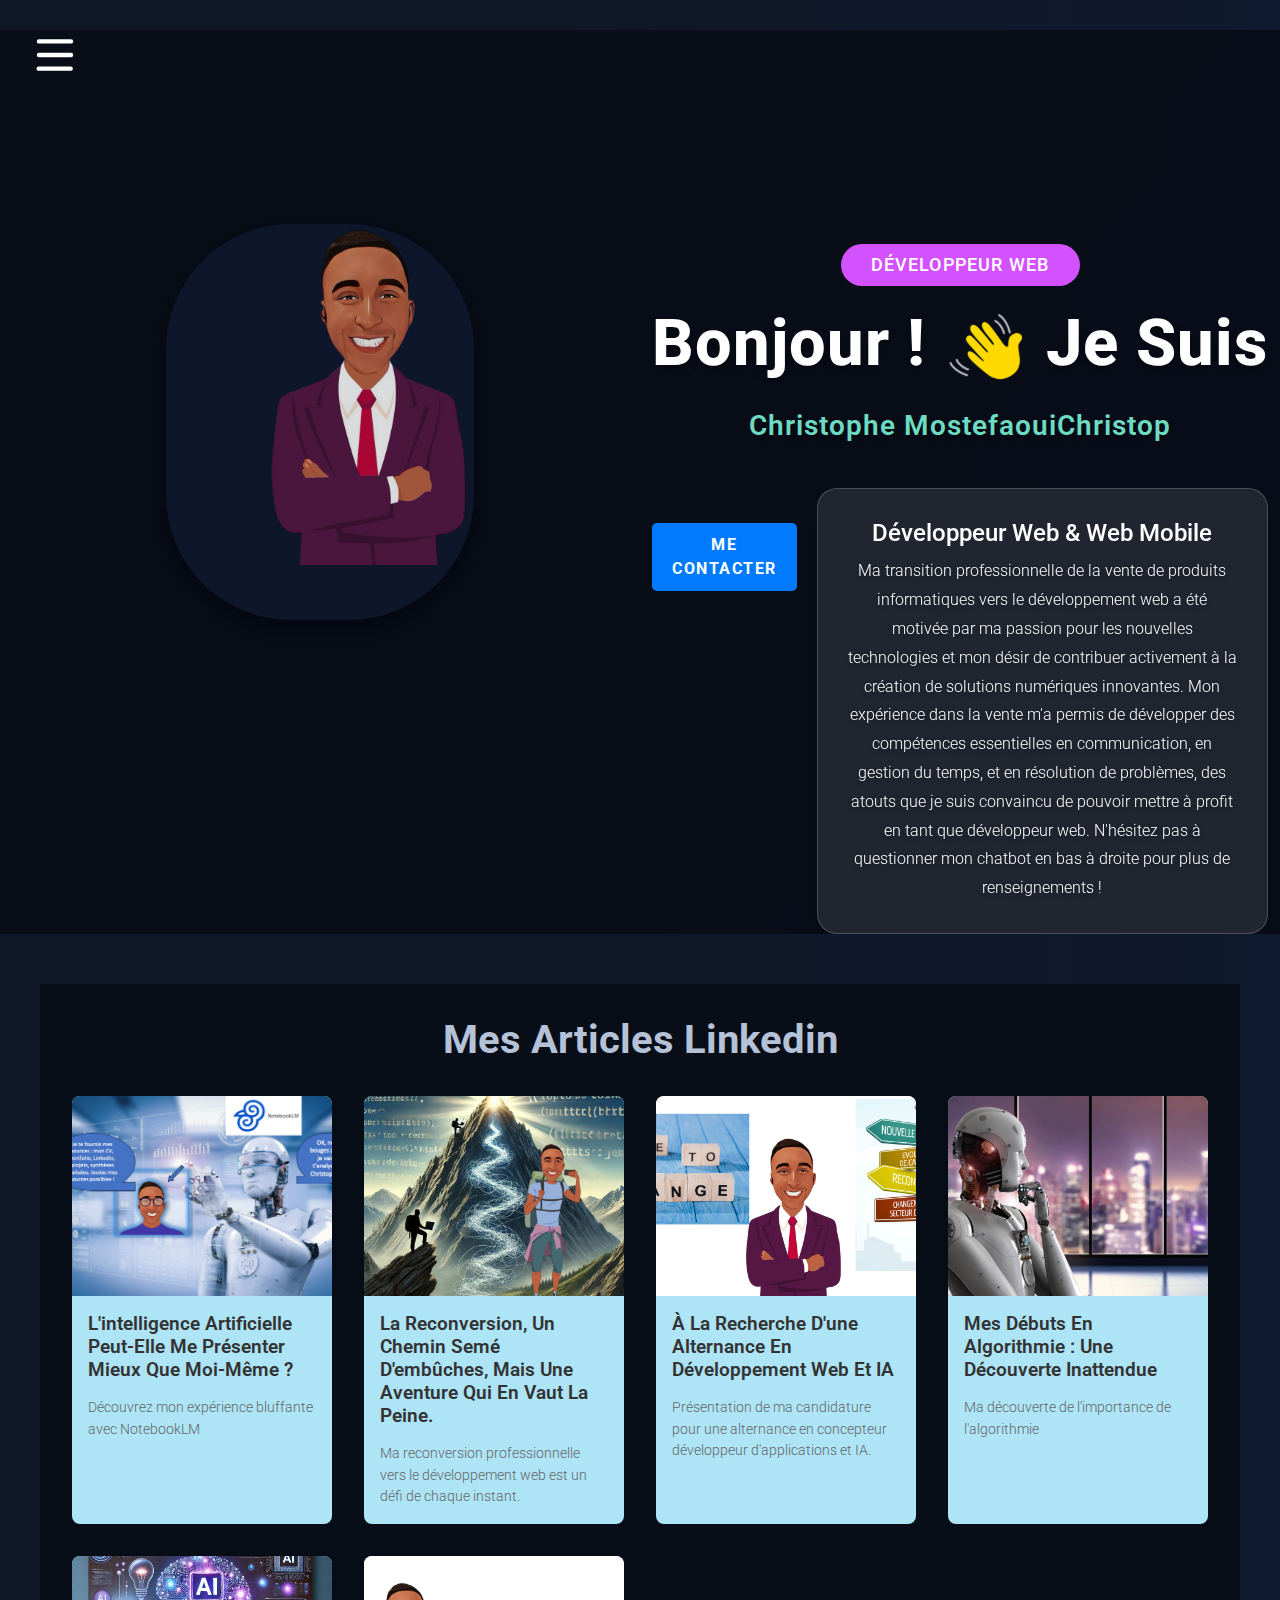
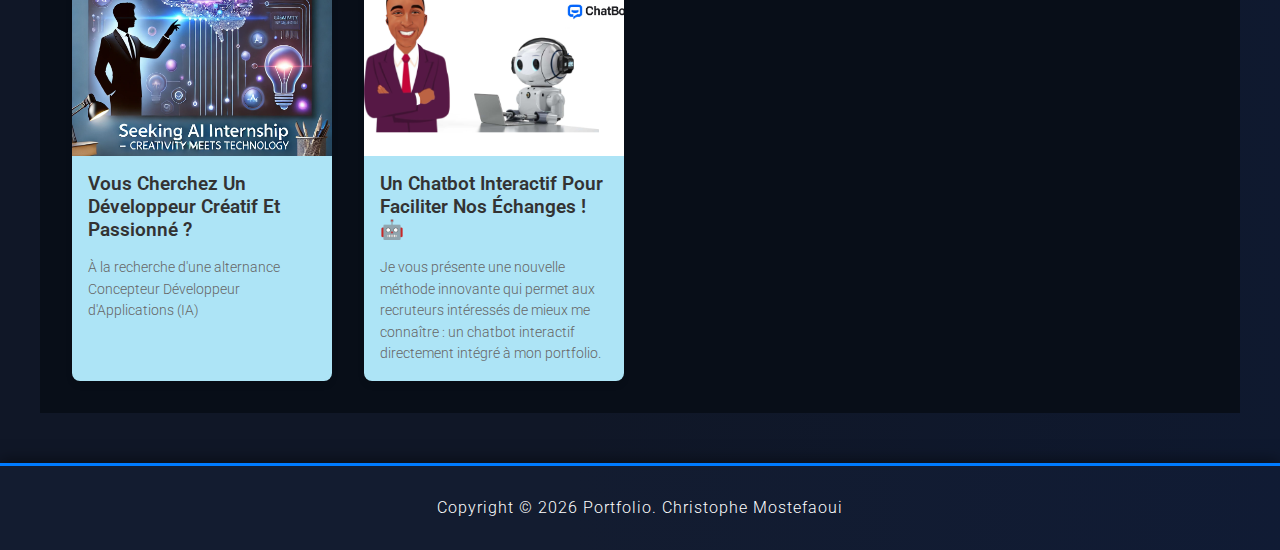
==== commit cf7eeecd: "article linkedin update" ====
--- a/index.html
+++ b/index.html
@@ -297,19 +297,20 @@
           <!-- Vignette 6 -->
           <article class="blog-card">
             <img
-              src="/assets/images/IA-moi.png"
-              alt="Christophe parlant à une IA"
-              class="blog-image"
-            />
-            <h3>
-              <a
-                href="https://www.linkedin.com/pulse/lintelligence-artificielle-peut-elle-me-pr%C3%A9senter-mieux-mostefaoui-zl0yf/?trackingId=LHWgi4I%2F4KG9g52nSgjnNQ%3D%3D"
-                >L'intelligence artificielle peut-elle me présenter mieux que
-                moi-même ?</a
+              src="/assets/images/chatbot.png"
+              alt="Christophe un chatbot interactif"
+              class="blog-image"
+            />
+            <h3>
+              <a
+                href="https://www.linkedin.com/pulse/nouveau-sur-mon-portfolio-un-chatbot-interactif-pour-nos-mostefaoui-dqdlc/?trackingId=iTCKliZXRTe8ybuXdOiTjw%3D%3D"
+                >Un chatbot interactif pour faciliter nos échanges ! 🤖</a
               >
             </h3>
             <p class="blog-excerpt">
-              Découvrez mon expérience bluffante avec NotebookLM
+              Je vous présente une nouvelle méthode innovante qui permet aux
+              recruteurs intéressés de mieux me connaître : un chatbot
+              interactif directement intégré à mon portfolio.
             </p>
           </article>
         </div>
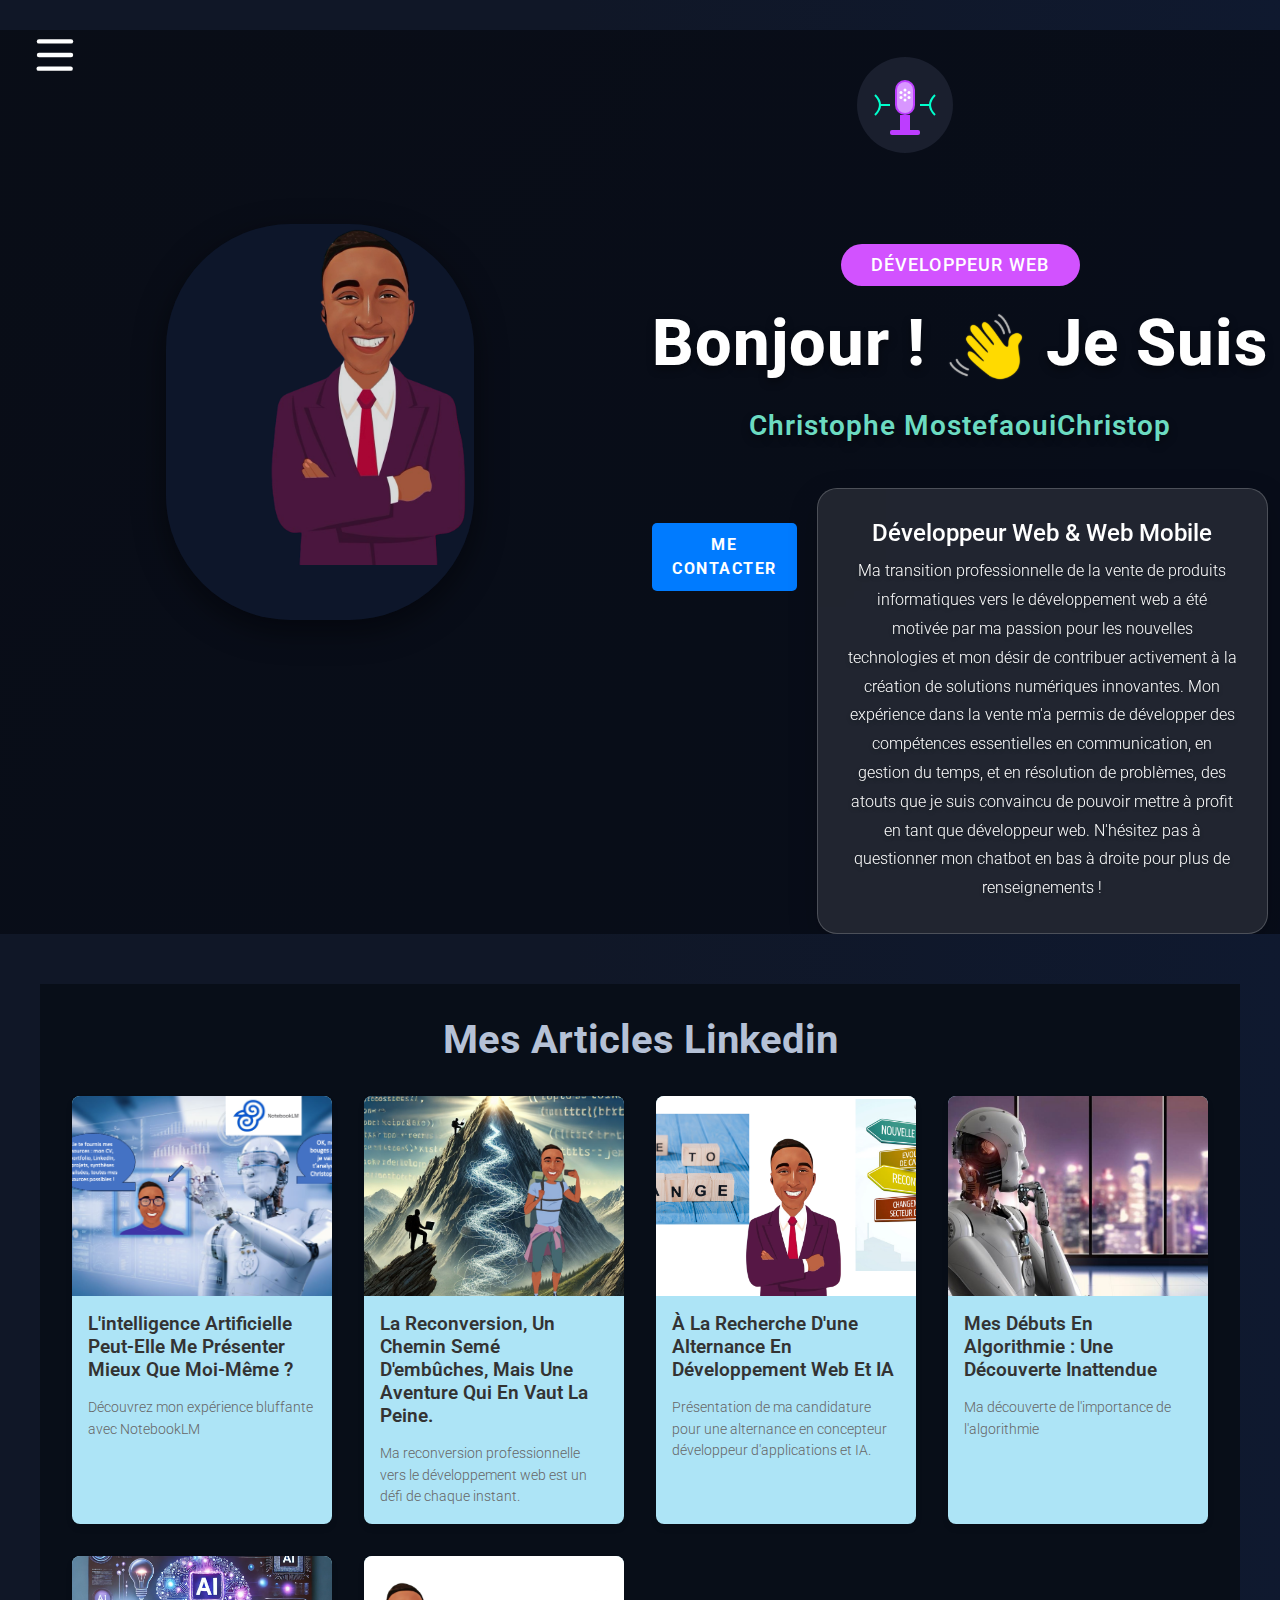
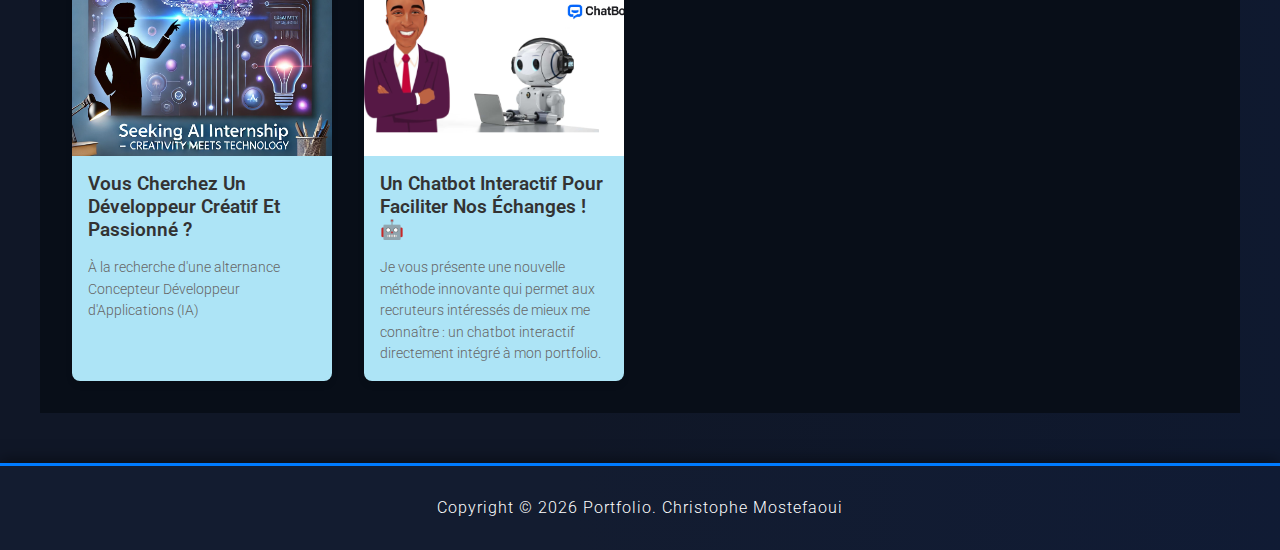
==== commit 40b01da3: "podcast logo added" ====
--- a/index.html
+++ b/index.html
@@ -31,6 +31,65 @@
   </head>
   <body>
     <div class="cv_main_wrapper">
+      <!-- logo podcast -->
+      <div class="podcast-container" onclick="openPopup()">
+        <svg
+          class="podcast-icon"
+          viewBox="0 0 100 100"
+          xmlns="http://www.w3.org/2000/svg"
+        >
+          <!-- Fond circulaire -->
+          <circle cx="50" cy="50" r="48" fill="#1a1f2e" />
+
+          <!-- Microphone -->
+          <rect x="40" y="25" width="20" height="35" rx="10" fill="#bd3dff" />
+          <rect x="42" y="27" width="16" height="31" rx="8" fill="#d896ff" />
+
+          <!-- Support du micro -->
+          <rect x="45" y="60" width="10" height="15" fill="#bd3dff" />
+          <rect x="35" y="75" width="30" height="5" rx="2" fill="#bd3dff" />
+
+          <!-- Ondes sonores animées -->
+          <g stroke="#00ffcc" fill="none" stroke-width="2">
+            <path class="sound-wave" d="M 25,50 Q 35,50 35,50" />
+            <path class="sound-wave" d="M 65,50 Q 75,50 75,50" />
+            <path class="sound-wave" d="M 20,40 Q 30,50 20,60" />
+            <path class="sound-wave" d="M 80,40 Q 70,50 80,60" />
+          </g>
+
+          <!-- Grille du micro -->
+          <g fill="#ffffff">
+            <circle cx="50" cy="35" r="1.5" />
+            <circle cx="50" cy="40" r="1.5" />
+            <circle cx="50" cy="45" r="1.5" />
+            <circle cx="46" cy="37.5" r="1.5" />
+            <circle cx="54" cy="37.5" r="1.5" />
+            <circle cx="46" cy="42.5" r="1.5" />
+            <circle cx="54" cy="42.5" r="1.5" />
+          </g>
+        </svg>
+        <span class="podcast-text"
+          >Nouveau ! Ma présentation sous forme d'un podcast généré par l'IA de
+          Notebook LM</span
+        >
+      </div>
+
+      <div class="popup-overlay" id="videoPopup">
+        <div class="popup-container">
+          <button class="close-button" onclick="closePopup()">×</button>
+          <iframe
+            width="560"
+            height="315"
+            src=""
+            frameborder="0"
+            allow="accelerometer; autoplay; clipboard-write; encrypted-media; gyroscope; picture-in-picture"
+            allowfullscreen
+          >
+          </iframe>
+        </div>
+      </div>
+      <!-- logo podcast end-->
+
       <!-- Loader Start -->
       <div class="loader">
         <div class="spinner">
@@ -98,8 +157,7 @@
                       <li>
                         <a
                           href="javascript:void(0);"
-                          title="L'IA parle de moi !"
-                          onclick="window.open('https://www.youtube.com/watch?v=6rEa_1e7qm8&ab_channel=krismosDev', 'popup', 'width=600,height=400'); return false;"
+                          onclick="openPopup('6rEa_1e7qm8')"
                           style="float: right"
                         >
                           <img
@@ -113,6 +171,102 @@
                             "
                           />
                           L'IA parle de moi !
+                        </a>
+                      </li>
+                      <li>
+                        <a
+                          href="javascript:void(0);"
+                          onclick="openPopup('TJXDgX5yApI')"
+                          style="
+                            float: right;
+                            display: flex;
+                            align-items: center;
+                            gap: 10px;
+                            margin-top: 15px;
+                          "
+                        >
+                          <div
+                            style="
+                              display: flex;
+                              align-items: center;
+                              min-width: 150px;
+                            "
+                          >
+                            <svg
+                              class="menu-podcast-icon"
+                              viewBox="0 0 100 100"
+                              xmlns="http://www.w3.org/2000/svg"
+                              style="
+                                width: 60px;
+                                height: 60px;
+                                margin-right: 15px;
+                              "
+                            >
+                              <!-- Fond circulaire -->
+                              <circle cx="50" cy="50" r="48" fill="#1a1f2e" />
+
+                              <!-- Microphone -->
+                              <rect
+                                x="40"
+                                y="25"
+                                width="20"
+                                height="35"
+                                rx="10"
+                                fill="#bd3dff"
+                              />
+                              <rect
+                                x="42"
+                                y="27"
+                                width="16"
+                                height="31"
+                                rx="8"
+                                fill="#d896ff"
+                              />
+
+                              <!-- Support du micro -->
+                              <rect
+                                x="45"
+                                y="60"
+                                width="10"
+                                height="15"
+                                fill="#bd3dff"
+                              />
+                              <rect
+                                x="35"
+                                y="75"
+                                width="30"
+                                height="5"
+                                rx="2"
+                                fill="#bd3dff"
+                              />
+
+                              <!-- Ondes sonores animées -->
+                              <g
+                                stroke="#00ffcc"
+                                fill="none"
+                                stroke-width="2"
+                                class="menu-waves"
+                              >
+                                <path
+                                  class="menu-wave"
+                                  d="M 25,50 Q 35,50 35,50"
+                                />
+                                <path
+                                  class="menu-wave"
+                                  d="M 65,50 Q 75,50 75,50"
+                                />
+                                <path
+                                  class="menu-wave"
+                                  d="M 20,40 Q 30,50 20,60"
+                                />
+                                <path
+                                  class="menu-wave"
+                                  d="M 80,40 Q 70,50 80,60"
+                                />
+                              </g>
+                            </svg>
+                            <span>Podcast de candidature</span>
+                          </div>
                         </a>
                       </li>
                     </ul>
--- a/assets/css/style.css
+++ b/assets/css/style.css
@@ -2172,3 +2172,147 @@
     grid-template-columns: 1fr;
   }
 }
+
+/********************************************************
+   Logo Podcast style
+*******************************************************/
+
+@keyframes pulse {
+  0% {
+    transform: scale(1);
+  }
+  50% {
+    transform: scale(1.15);
+  }
+  100% {
+    transform: scale(1);
+  }
+}
+
+@keyframes glow {
+  0% {
+    filter: drop-shadow(0 0 2px #bd3dff);
+  }
+  50% {
+    filter: drop-shadow(0 0 8px #bd3dff);
+  }
+  100% {
+    filter: drop-shadow(0 0 2px #bd3dff);
+  }
+}
+
+@keyframes wave {
+  0% {
+    stroke-dashoffset: 0;
+    opacity: 0.4;
+  }
+  50% {
+    opacity: 1;
+  }
+  100% {
+    stroke-dashoffset: -30;
+    opacity: 0.4;
+  }
+}
+
+.podcast-container {
+  position: fixed;
+  top: 40px;
+  right: 40px;
+  z-index: 1000;
+  cursor: pointer;
+  background: transparent;
+  padding: 15px;
+  display: flex;
+  align-items: center;
+  gap: 20px;
+}
+
+.podcast-icon {
+  width: 100px;
+  height: 100px;
+  animation: pulse 2s infinite ease-in-out, glow 3s infinite ease-in-out;
+}
+
+.podcast-text {
+  color: #ffffff;
+  font-size: 16px;
+  font-weight: bold;
+  opacity: 0;
+  transform: translateX(-20px);
+  transition: all 0.3s ease;
+  max-width: 250px;
+  text-shadow: 0 0 10px rgba(189, 61, 255, 0.5);
+}
+
+.podcast-container:hover .podcast-text {
+  opacity: 1;
+  transform: translateX(0);
+}
+
+.sound-wave {
+  animation: wave 1s ease-in-out infinite;
+}
+
+.sound-wave:nth-child(2) {
+  animation-delay: 0.2s;
+}
+
+.sound-wave:nth-child(3) {
+  animation-delay: 0.4s;
+}
+
+.sound-wave:nth-child(4) {
+  animation-delay: 0.6s;
+}
+
+.popup-overlay {
+  position: fixed;
+  top: 0;
+  left: 0;
+  width: 100%;
+  height: 100%;
+  background: rgba(13, 17, 23, 0.95);
+  display: none;
+  justify-content: center;
+  align-items: center;
+  z-index: 2000;
+}
+
+.popup-container {
+  background: #1a1f2e;
+  padding: 20px;
+  border-radius: 15px;
+  position: relative;
+  transform: scale(0.7);
+  opacity: 0;
+  transition: all 0.3s ease;
+  box-shadow: 0 0 30px rgba(189, 61, 255, 0.2);
+}
+
+.popup-overlay.active {
+  display: flex;
+}
+
+.popup-overlay.active .popup-container {
+  transform: scale(1);
+  opacity: 1;
+}
+
+.close-button {
+  position: absolute;
+  top: -15px;
+  right: -15px;
+  width: 30px;
+  height: 30px;
+  border-radius: 50%;
+  background: #bd3dff;
+  color: white;
+  border: none;
+  cursor: pointer;
+  display: flex;
+  align-items: center;
+  justify-content: center;
+  font-weight: bold;
+  box-shadow: 0 0 10px rgba(189, 61, 255, 0.5);
+}
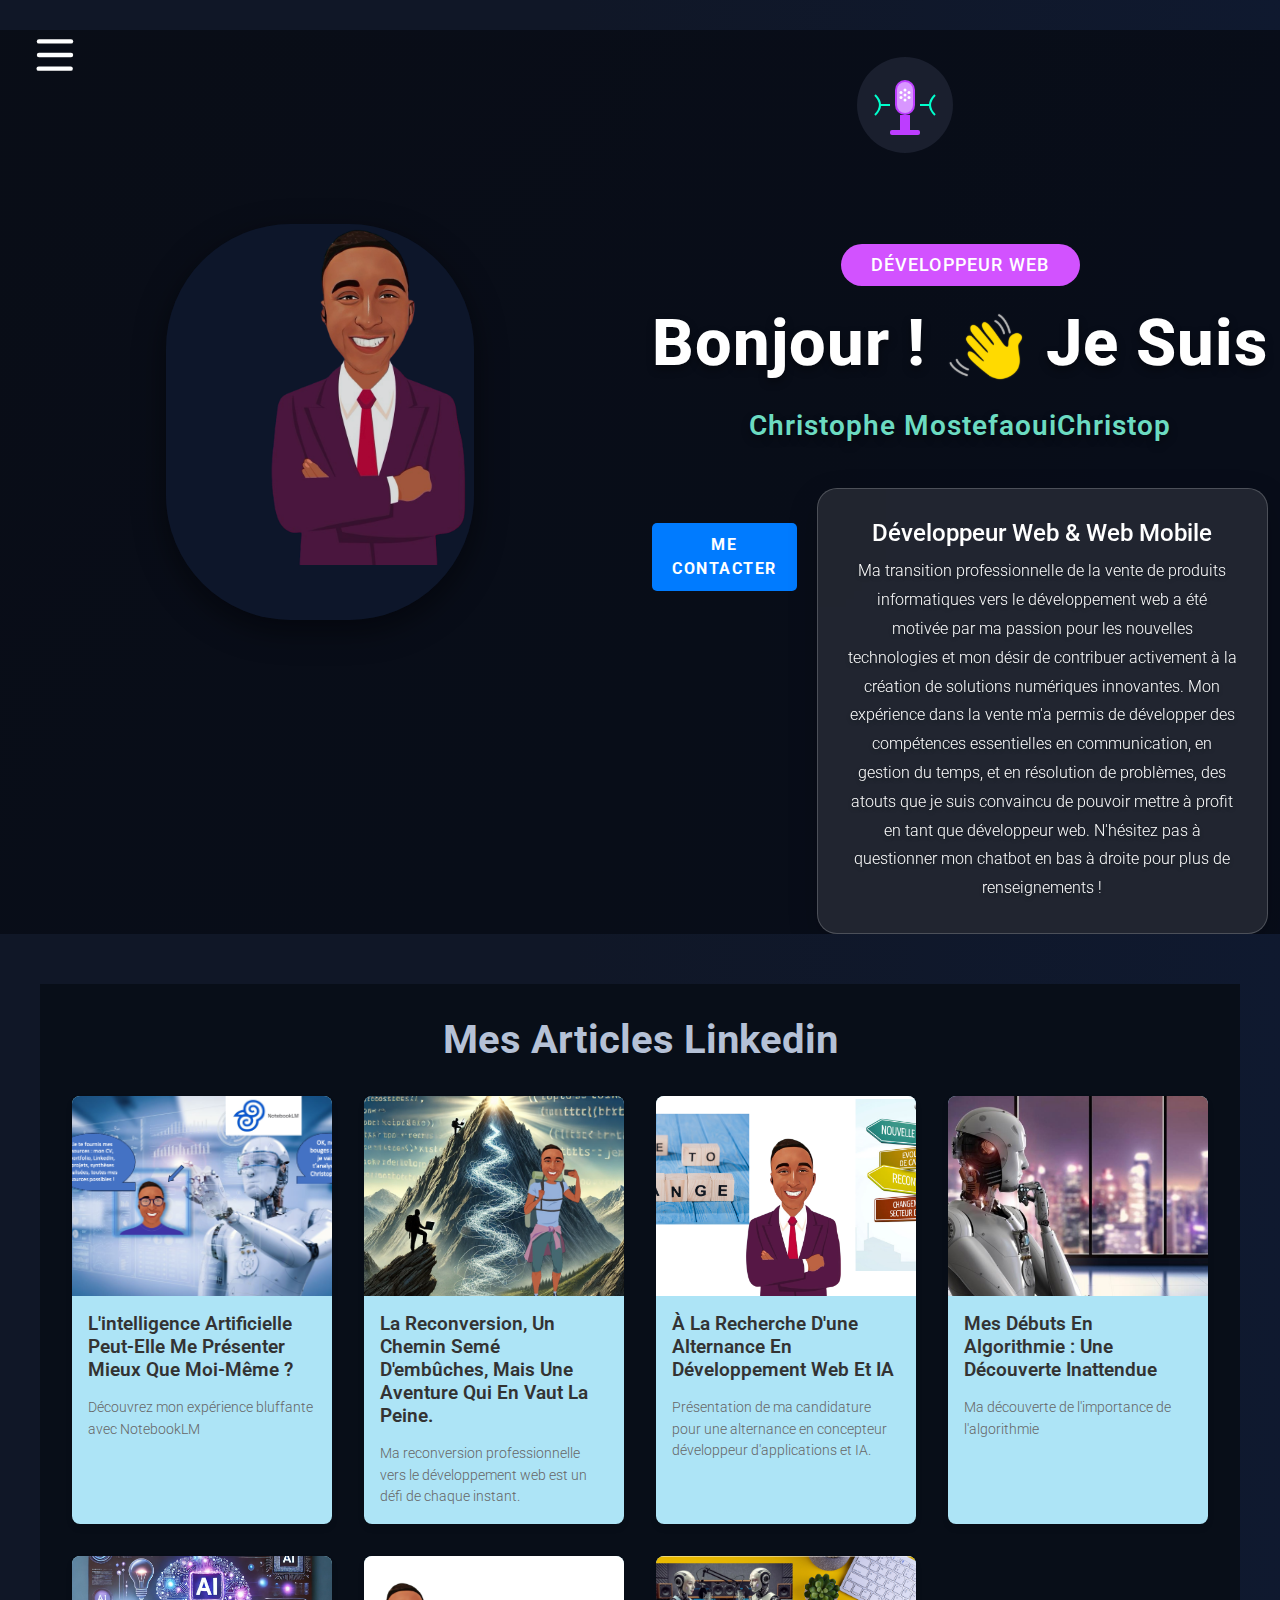
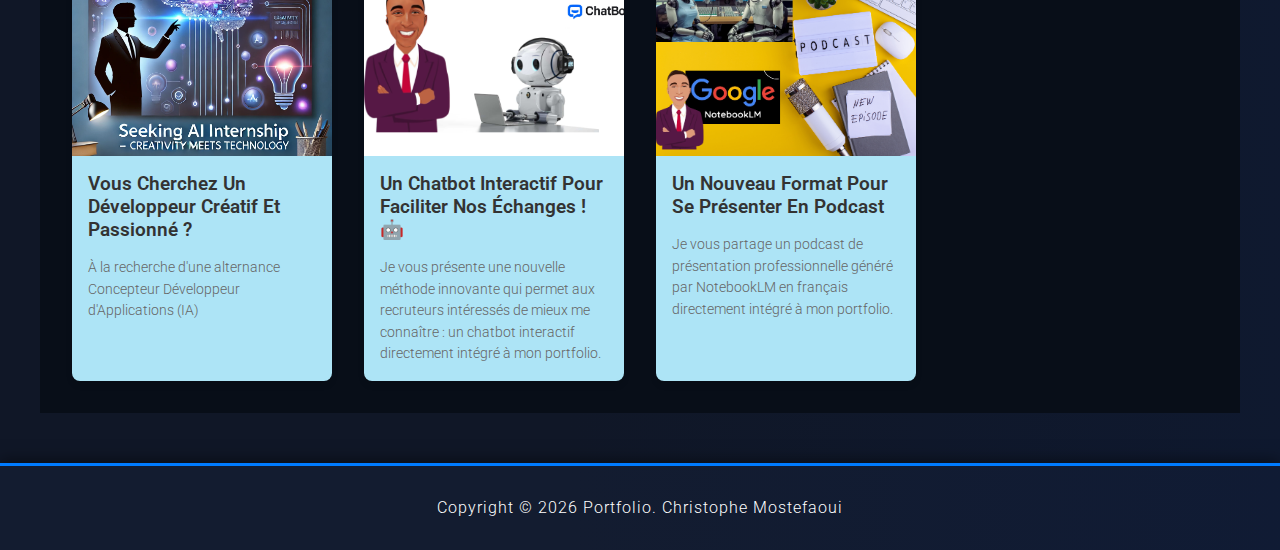
==== commit 0c52d109: "new linkedin article added and responsive videos" ====
--- a/index.html
+++ b/index.html
@@ -32,7 +32,7 @@
   <body>
     <div class="cv_main_wrapper">
       <!-- logo podcast -->
-      <div class="podcast-container" onclick="openPopup()">
+      <div class="podcast-container" onclick="openPopup('TJXDgX5yApI')">
         <svg
           class="podcast-icon"
           viewBox="0 0 100 100"
@@ -74,20 +74,22 @@
         >
       </div>
 
+      <!-- Popup Video commune pour les trois liens -->
       <div class="popup-overlay" id="videoPopup">
         <div class="popup-container">
           <button class="close-button" onclick="closePopup()">×</button>
-          <iframe
-            width="560"
-            height="315"
-            src=""
-            frameborder="0"
-            allow="accelerometer; autoplay; clipboard-write; encrypted-media; gyroscope; picture-in-picture"
-            allowfullscreen
-          >
-          </iframe>
+          <div class="video-wrapper">
+            <iframe
+              src=""
+              frameborder="0"
+              allow="accelerometer; autoplay; clipboard-write; encrypted-media; gyroscope; picture-in-picture"
+              allowfullscreen
+            ></iframe>
+          </div>
         </div>
       </div>
+      <!-- Fin Popup Video -->
+
       <!-- logo podcast end-->
 
       <!-- Loader Start -->
@@ -175,7 +177,7 @@
                       </li>
                       <li>
                         <a
-                          href="javascript:void(0);"
+                          ="javascript:void(0);"
                           onclick="openPopup('TJXDgX5yApI')"
                           style="
                             float: right;
@@ -204,7 +206,6 @@
                             >
                               <!-- Fond circulaire -->
                               <circle cx="50" cy="50" r="48" fill="#1a1f2e" />
-
                               <!-- Microphone -->
                               <rect
                                 x="40"
@@ -222,7 +223,6 @@
                                 rx="8"
                                 fill="#d896ff"
                               />
-
                               <!-- Support du micro -->
                               <rect
                                 x="45"
@@ -239,7 +239,6 @@
                                 rx="2"
                                 fill="#bd3dff"
                               />
-
                               <!-- Ondes sonores animées -->
                               <g
                                 stroke="#00ffcc"
@@ -467,6 +466,25 @@
               interactif directement intégré à mon portfolio.
             </p>
           </article>
+
+          <!-- Vignette 7 -->
+          <article class="blog-card">
+            <img
+              src="/assets/images/podcast.png"
+              alt="Christophe et le podcast NotebookLM"
+              class="blog-image"
+            />
+            <h3>
+              <a
+                href="https://www.linkedin.com/feed/update/urn:li:activity:7254840621838782464/"
+                >Un nouveau format pour se présenter en podcast</a
+              >
+            </h3>
+            <p class="blog-excerpt">
+              Je vous partage un podcast de présentation professionnelle généré
+              par NotebookLM en français directement intégré à mon portfolio.
+            </p>
+          </article>
         </div>
       </section>
 
--- a/assets/css/style.css
+++ b/assets/css/style.css
@@ -2281,13 +2281,31 @@
 
 .popup-container {
   background: #1a1f2e;
-  padding: 20px;
+  padding: 15px;
   border-radius: 15px;
   position: relative;
   transform: scale(0.7);
   opacity: 0;
   transition: all 0.3s ease;
   box-shadow: 0 0 30px rgba(189, 61, 255, 0.2);
+  width: 90%;
+  max-width: 560px;
+}
+
+.video-wrapper {
+  position: relative;
+  padding-bottom: 56.25%; /* Ratio 16:9 */
+  height: 0;
+  overflow: hidden;
+  max-width: 100%;
+}
+
+.video-wrapper iframe {
+  position: absolute;
+  top: 0;
+  left: 0;
+  width: 100%;
+  height: 100%;
 }
 
 .popup-overlay.active {
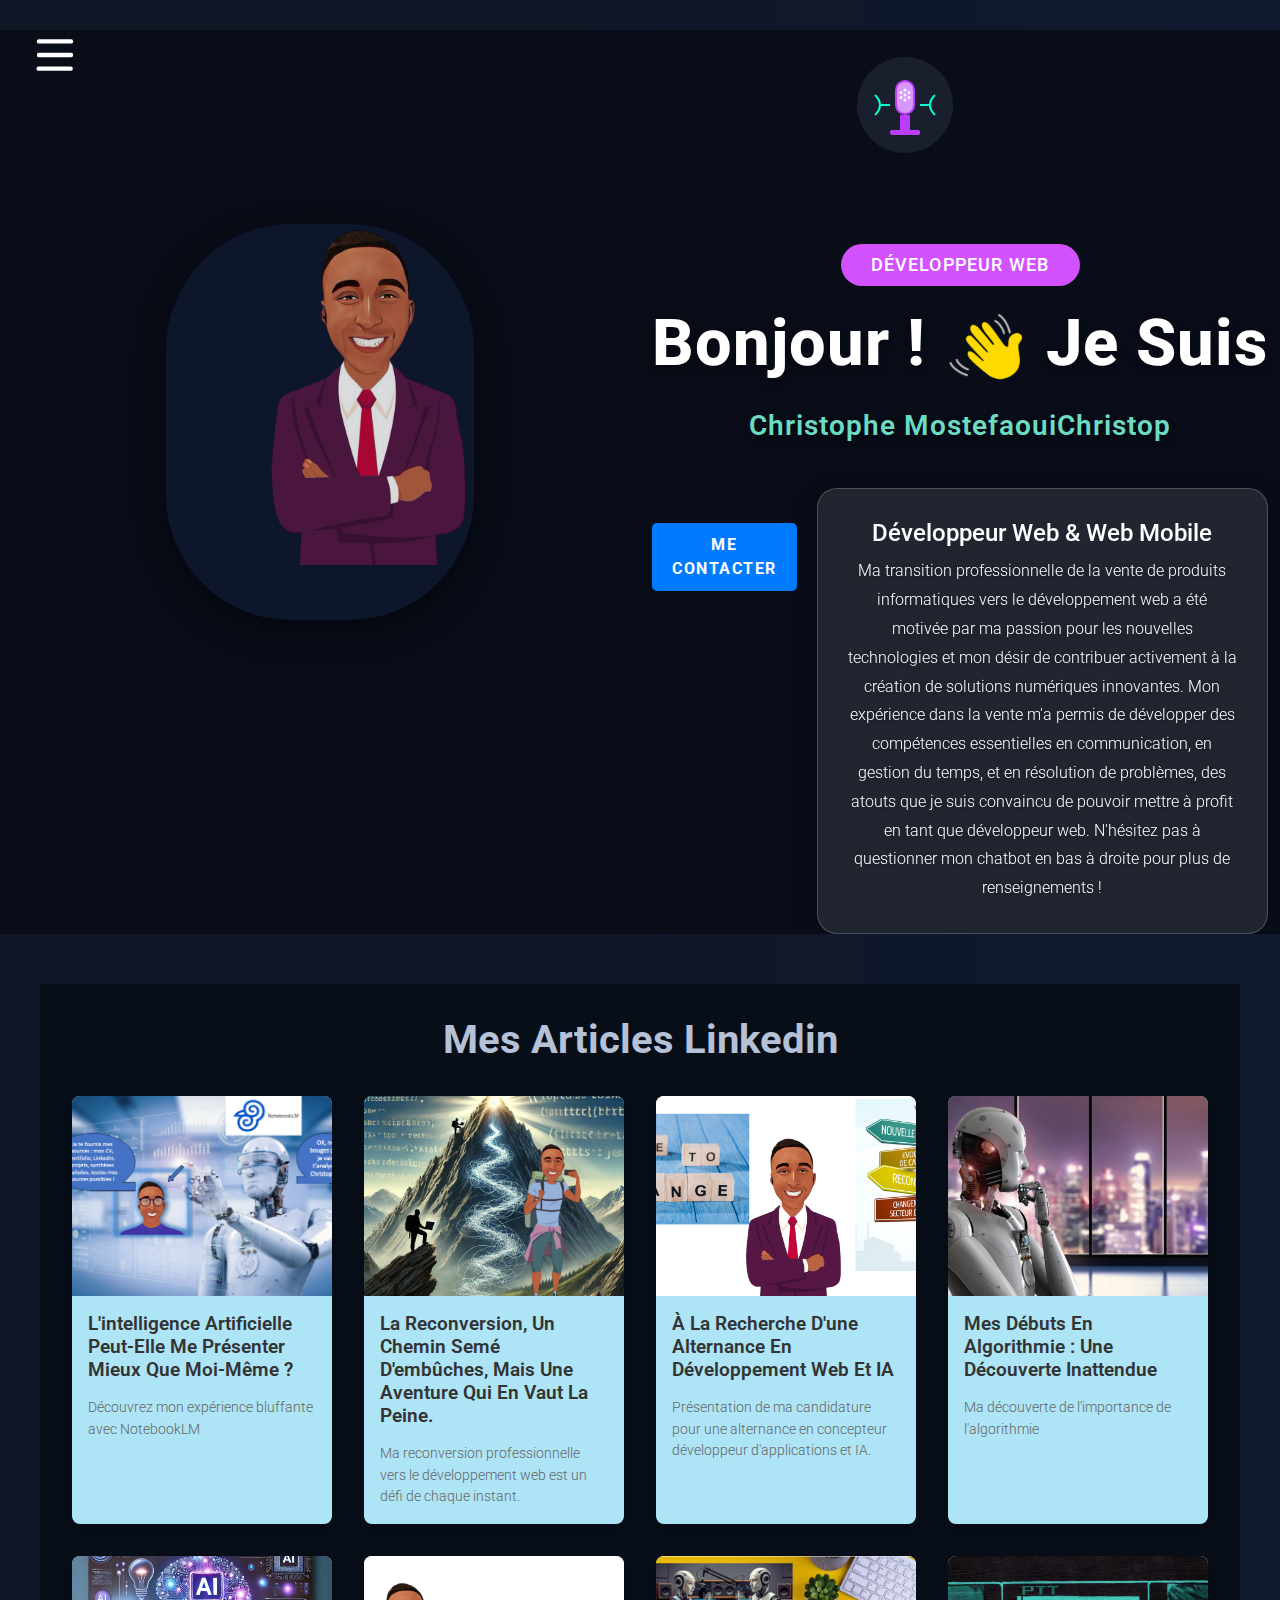
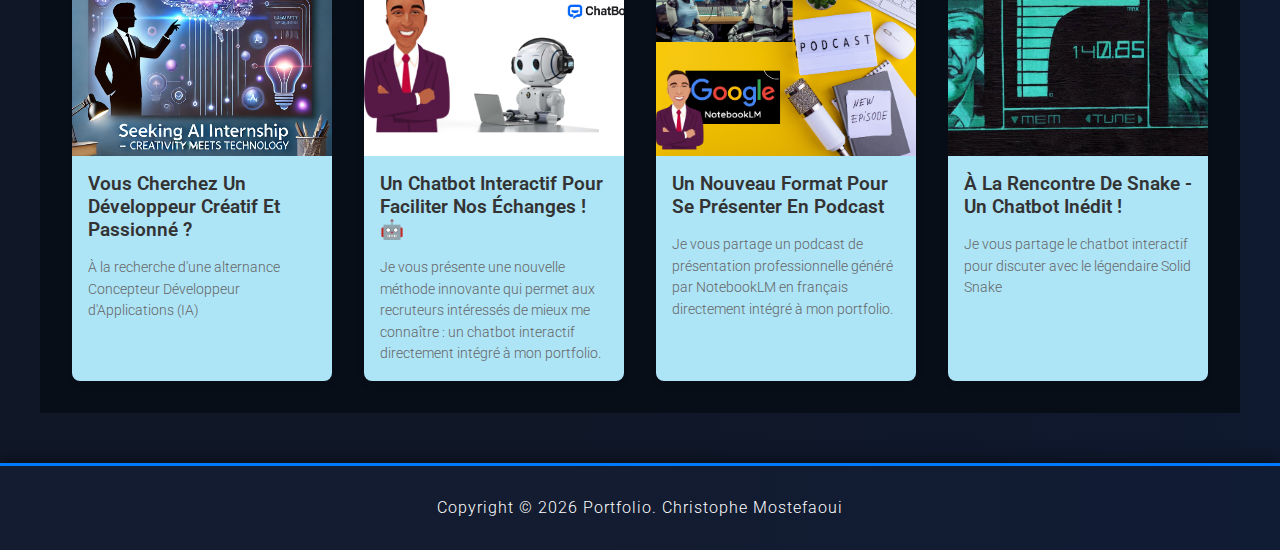
==== commit 33b056c4: "linkedin article added" ====
--- a/index.html
+++ b/index.html
@@ -160,18 +160,7 @@
                         <a
                           href="javascript:void(0);"
                           onclick="openPopup('6rEa_1e7qm8')"
-                          style="float: right"
-                        >
-                          <img
-                            src="assets/images/CandidatureVidéo.png"
-                            alt="IA Youtube Logo"
-                            class="img-fluid"
-                            style="
-                              width: 150px;
-                              height: 60px;
-                              margin-right: 15px;
-                            "
-                          />
+                        >
                           L'IA parle de moi !
                         </a>
                       </li>
@@ -194,76 +183,6 @@
                               min-width: 150px;
                             "
                           >
-                            <svg
-                              class="menu-podcast-icon"
-                              viewBox="0 0 100 100"
-                              xmlns="http://www.w3.org/2000/svg"
-                              style="
-                                width: 60px;
-                                height: 60px;
-                                margin-right: 15px;
-                              "
-                            >
-                              <!-- Fond circulaire -->
-                              <circle cx="50" cy="50" r="48" fill="#1a1f2e" />
-                              <!-- Microphone -->
-                              <rect
-                                x="40"
-                                y="25"
-                                width="20"
-                                height="35"
-                                rx="10"
-                                fill="#bd3dff"
-                              />
-                              <rect
-                                x="42"
-                                y="27"
-                                width="16"
-                                height="31"
-                                rx="8"
-                                fill="#d896ff"
-                              />
-                              <!-- Support du micro -->
-                              <rect
-                                x="45"
-                                y="60"
-                                width="10"
-                                height="15"
-                                fill="#bd3dff"
-                              />
-                              <rect
-                                x="35"
-                                y="75"
-                                width="30"
-                                height="5"
-                                rx="2"
-                                fill="#bd3dff"
-                              />
-                              <!-- Ondes sonores animées -->
-                              <g
-                                stroke="#00ffcc"
-                                fill="none"
-                                stroke-width="2"
-                                class="menu-waves"
-                              >
-                                <path
-                                  class="menu-wave"
-                                  d="M 25,50 Q 35,50 35,50"
-                                />
-                                <path
-                                  class="menu-wave"
-                                  d="M 65,50 Q 75,50 75,50"
-                                />
-                                <path
-                                  class="menu-wave"
-                                  d="M 20,40 Q 30,50 20,60"
-                                />
-                                <path
-                                  class="menu-wave"
-                                  d="M 80,40 Q 70,50 80,60"
-                                />
-                              </g>
-                            </svg>
                             <span>Podcast de candidature</span>
                           </div>
                         </a>
@@ -485,6 +404,25 @@
               par NotebookLM en français directement intégré à mon portfolio.
             </p>
           </article>
+
+          <!-- Vignette 8 -->
+          <article class="blog-card">
+            <img
+              src="/assets/images/codec.jpg"
+              alt="Codec Metal Gear"
+              class="blog-image"
+            />
+            <h3>
+              <a
+                href="https://www.linkedin.com/pulse/%25C3%25A0-la-rencontre-de-snake-un-chatbot-in%25C3%25A9dit-christophe-mostefaoui-p793c/"
+                >À la rencontre de Snake - un chatbot inédit !</a
+              >
+            </h3>
+            <p class="blog-excerpt">
+              Je vous partage le chatbot interactif pour discuter avec le
+              légendaire Solid Snake
+            </p>
+          </article>
         </div>
       </section>
 
--- a/assets/css/style.css
+++ b/assets/css/style.css
@@ -2334,3 +2334,18 @@
   font-weight: bold;
   box-shadow: 0 0 10px rgba(189, 61, 255, 0.5);
 }
+
+.audio-container {
+  padding: 10px;
+  min-width: 200px;
+}
+
+#podcastAudio {
+  display: none;
+  width: 100%;
+  margin-top: 5px;
+}
+
+.dropdown-menu {
+  min-width: 250px;
+}
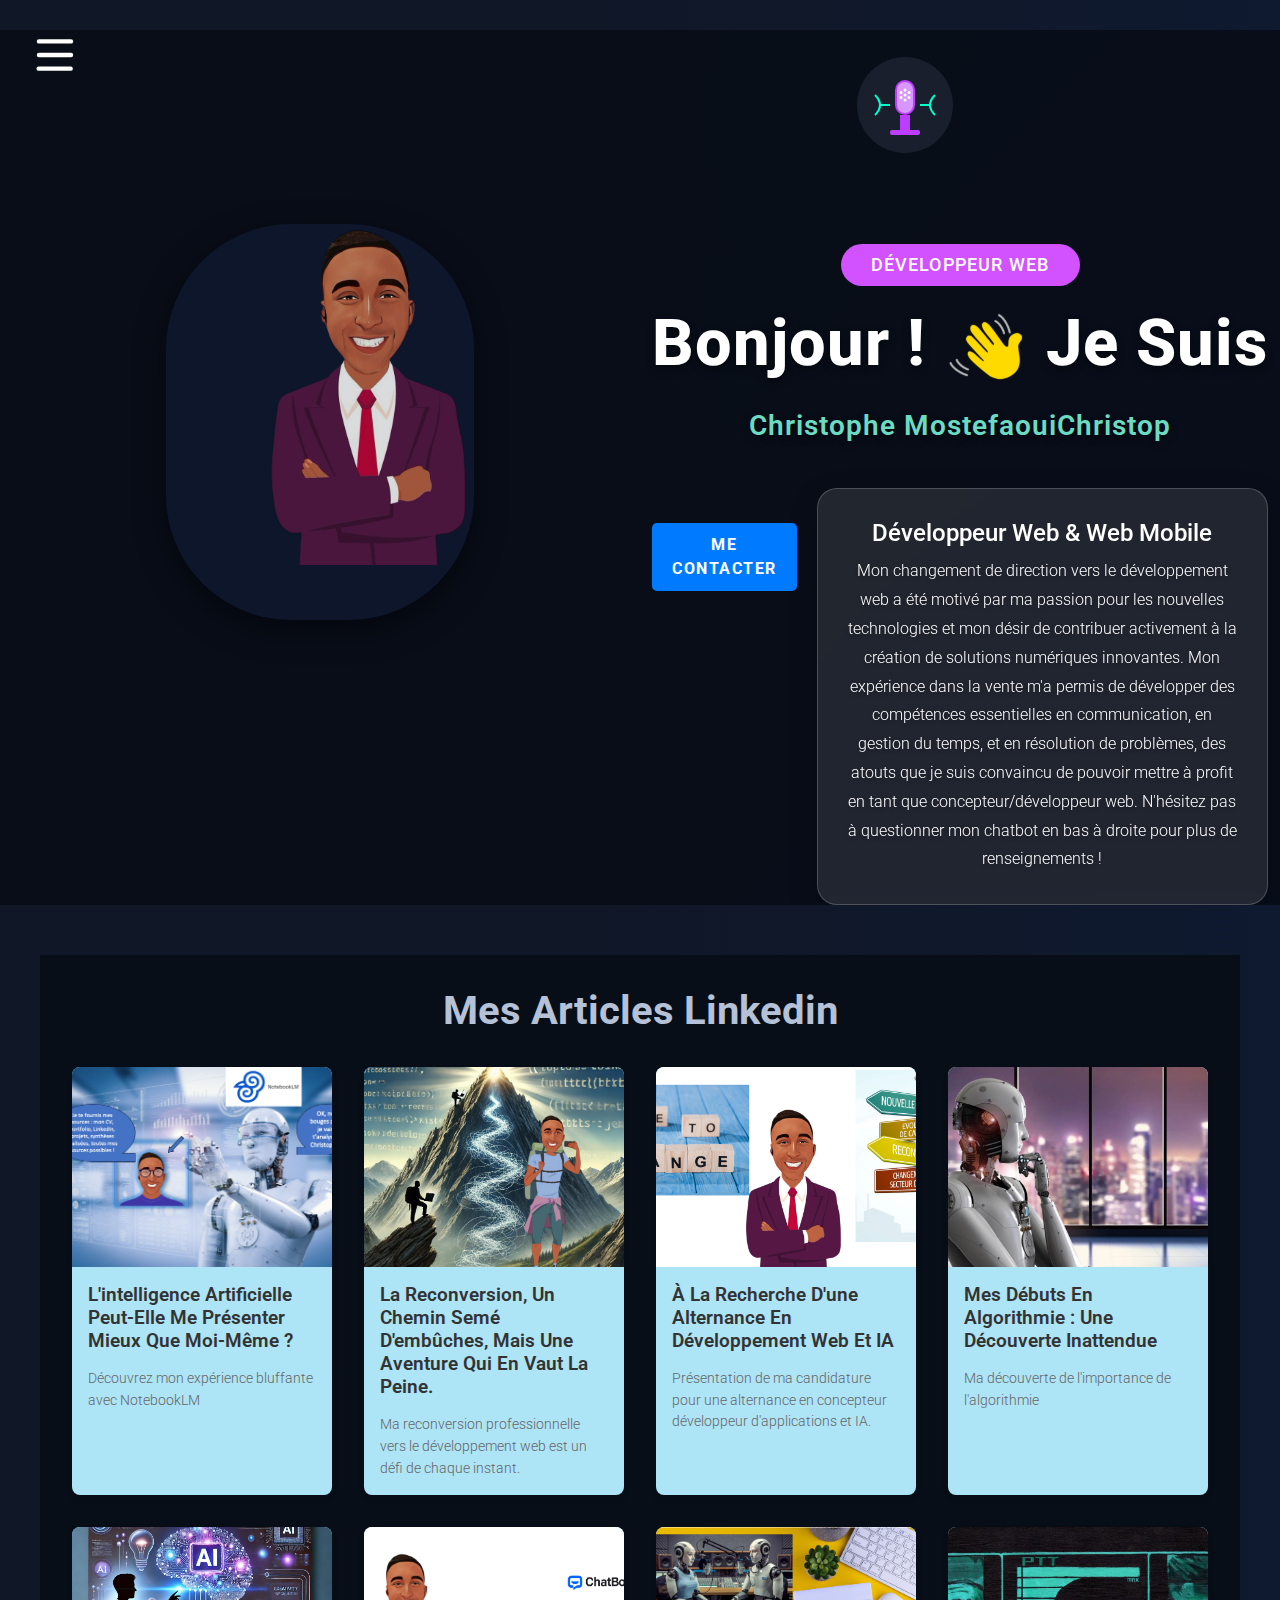
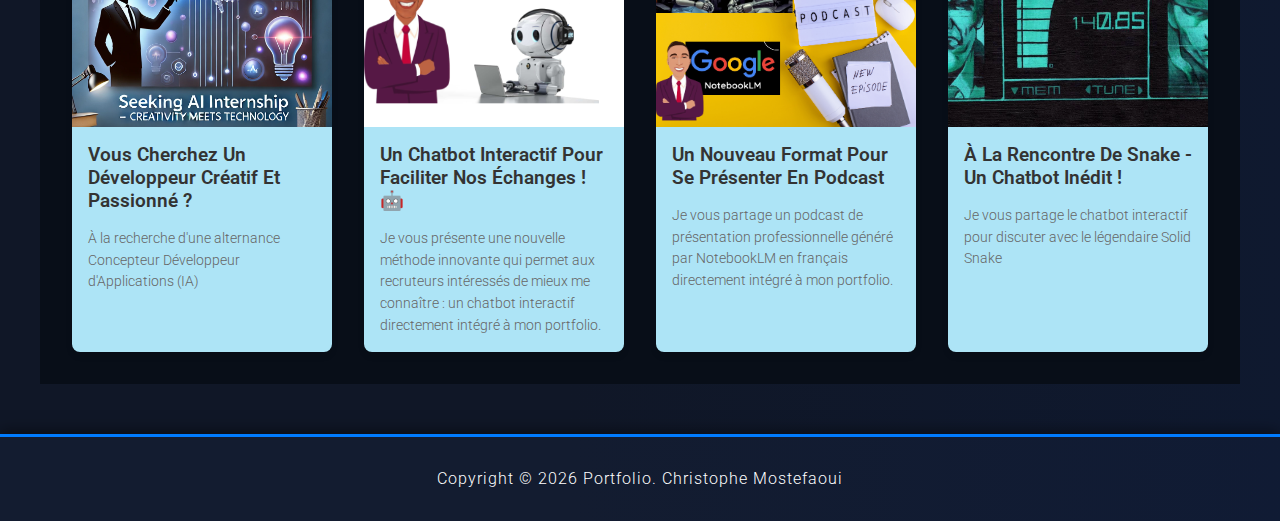
==== commit 8c2a8616: "update about and index pages" ====
--- a/index.html
+++ b/index.html
@@ -248,17 +248,16 @@
                   <div class="cv_banner_box">
                     <h4>Développeur web & web mobile</h4>
                     <p>
-                      Ma transition professionnelle de la vente de produits
-                      informatiques vers le développement web a été motivée par
-                      ma passion pour les nouvelles technologies et mon désir de
-                      contribuer activement à la création de solutions
-                      numériques innovantes. Mon expérience dans la vente m'a
-                      permis de développer des compétences essentielles en
-                      communication, en gestion du temps, et en résolution de
-                      problèmes, des atouts que je suis convaincu de pouvoir
-                      mettre à profit en tant que développeur web. N'hésitez pas
-                      à questionner mon chatbot en bas à droite pour plus de
-                      renseignements !
+                      Mon changement de direction vers le développement web a
+                      été motivé par ma passion pour les nouvelles technologies
+                      et mon désir de contribuer activement à la création de
+                      solutions numériques innovantes. Mon expérience dans la
+                      vente m'a permis de développer des compétences
+                      essentielles en communication, en gestion du temps, et en
+                      résolution de problèmes, des atouts que je suis convaincu
+                      de pouvoir mettre à profit en tant que
+                      concepteur/développeur web. N'hésitez pas à questionner
+                      mon chatbot en bas à droite pour plus de renseignements !
                     </p>
                   </div>
                 </div>
